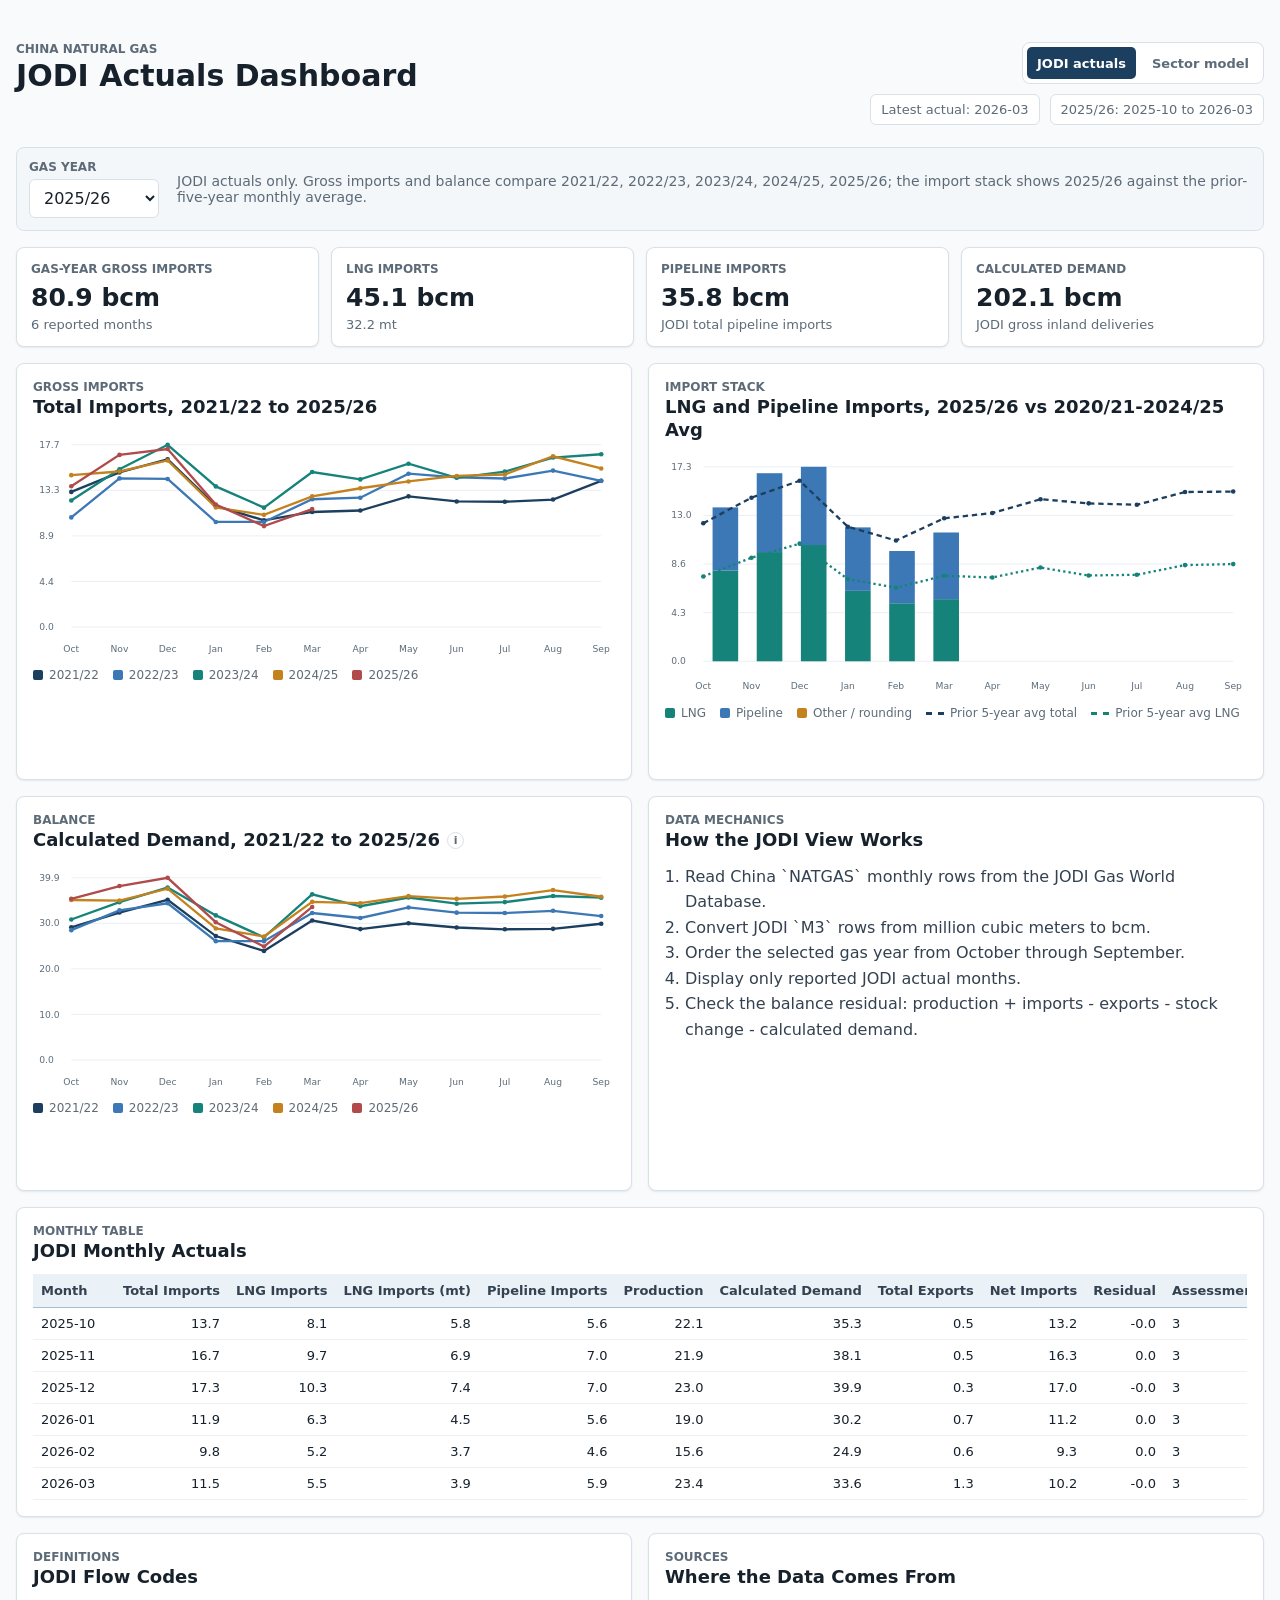
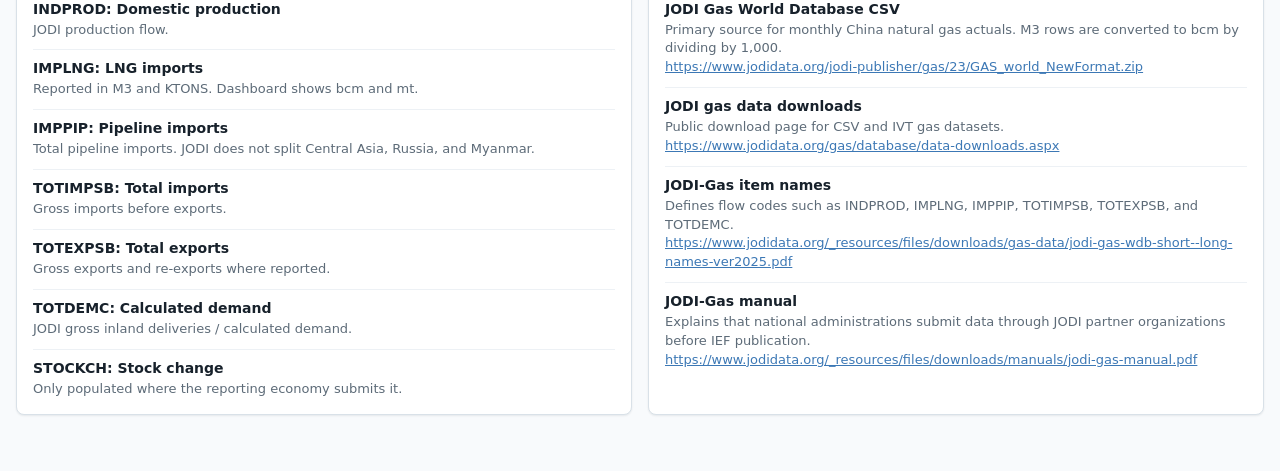
==== index.html @ f62e988c "feat: add China gas sector demand dashboard" ====
<!doctype html>
<html lang="en">
  <head>
    <meta charset="utf-8">
    <meta name="viewport" content="width=device-width, initial-scale=1">
    <title>China Gas JODI Actuals Dashboard</title>
    <link rel="stylesheet" href="styles.css">
  </head>
  <body>
    <main class="shell">
      <header class="topbar">
        <div>
          <p class="eyebrow">China natural gas</p>
          <h1>JODI Actuals Dashboard</h1>
        </div>
        <div class="topbar-actions">
          <nav class="topnav" aria-label="Dashboard navigation">
            <a class="is-active" href="index.html">JODI actuals</a>
            <a href="sector.html">Sector model</a>
          </nav>
          <div class="meta">
            <span id="latest-actual">Latest actual</span>
            <span id="gas-year-range">Gas year</span>
          </div>
        </div>
      </header>

      <section class="control-band" aria-label="Dashboard controls">
        <div class="field">
          <label for="gas-year-select">Gas year</label>
          <select id="gas-year-select"></select>
        </div>
        <p id="dashboard-note" class="dashboard-note"></p>
      </section>

      <section class="kpi-grid" id="kpi-grid" aria-label="Key gas-year actual metrics"></section>

      <section class="grid two-col">
        <article class="panel">
          <div class="panel-head">
            <div>
              <p class="eyebrow">Gross imports</p>
              <h2 id="line-chart-title">Total Imports, Past 5 Gas Years</h2>
            </div>
          </div>
          <div id="line-chart" class="chart" role="img" aria-label="Monthly JODI import line chart"></div>
        </article>

        <article class="panel">
          <div class="panel-head">
            <div>
              <p class="eyebrow">Import stack</p>
              <h2 id="supply-title">LNG and Pipeline Imports</h2>
            </div>
          </div>
          <div id="stack-chart" class="chart" role="img" aria-label="Monthly JODI import component chart"></div>
        </article>
      </section>

      <section class="grid two-col">
        <article class="panel">
          <div class="panel-head">
            <div>
              <p class="eyebrow">Balance</p>
              <h2 class="title-with-info">
                <span id="balance-title">Calculated Demand</span>
                <span class="info-tip" tabindex="0" aria-label="Calculated demand explanation" title="JODI calculated demand is production plus imports minus exports, adjusted for stock change. China stock change is reported as zero in this dataset, so this is apparent demand and can include gas going into storage.">i
                  <span class="tooltip" role="tooltip">JODI calculated demand is production plus imports minus exports, adjusted for stock change. China stock change is reported as zero in this dataset, so this is apparent demand and can include gas going into storage.</span>
                </span>
              </h2>
            </div>
          </div>
          <div id="balance-chart" class="chart" role="img" aria-label="Monthly JODI balance chart"></div>
        </article>

        <article class="panel">
          <div class="panel-head">
            <div>
              <p class="eyebrow">Data mechanics</p>
              <h2>How the JODI View Works</h2>
            </div>
          </div>
          <ol class="model-flow">
            <li>Read China `NATGAS` monthly rows from the JODI Gas World Database.</li>
            <li>Convert JODI `M3` rows from million cubic meters to bcm.</li>
            <li>Order the selected gas year from October through September.</li>
            <li>Display only reported JODI actual months.</li>
            <li>Check the balance residual: production + imports - exports - stock change - calculated demand.</li>
          </ol>
        </article>
      </section>

      <section class="panel">
        <div class="panel-head">
          <div>
            <p class="eyebrow">Monthly table</p>
            <h2>JODI Monthly Actuals</h2>
          </div>
        </div>
        <div class="table-wrap">
          <table id="actuals-table">
            <thead>
              <tr>
                <th>Month</th>
                <th>Total Imports</th>
                <th>LNG Imports</th>
                <th>LNG Imports (mt)</th>
                <th>Pipeline Imports</th>
                <th>Production</th>
                <th>Calculated Demand</th>
                <th>Total Exports</th>
                <th>Net Imports</th>
                <th>Residual</th>
                <th>Assessment</th>
              </tr>
            </thead>
            <tbody></tbody>
          </table>
        </div>
      </section>

      <section class="grid two-col">
        <article class="panel">
          <div class="panel-head">
            <div>
              <p class="eyebrow">Definitions</p>
              <h2>JODI Flow Codes</h2>
            </div>
          </div>
          <div id="definitions" class="assumption-list"></div>
        </article>

        <article class="panel">
          <div class="panel-head">
            <div>
              <p class="eyebrow">Sources</p>
              <h2>Where the Data Comes From</h2>
            </div>
          </div>
          <div id="sources" class="source-list"></div>
        </article>
      </section>
    </main>

    <script src="src/data.js"></script>
    <script src="src/app.js"></script>
  </body>
</html>
---- styles.css ----
:root {
  color-scheme: light;
  --ink: #17212b;
  --muted: #5d6b78;
  --line: #d9e1e8;
  --panel: #ffffff;
  --band: #f4f7fa;
  --navy: #1c3f5f;
  --teal: #16837a;
  --amber: #c4821e;
  --green: #3f7d45;
  --red: #b14b4b;
  --blue: #3c78b5;
  --shadow: 0 1px 2px rgba(16, 24, 40, 0.08);
}

* {
  box-sizing: border-box;
}

body {
  margin: 0;
  font-family: Inter, ui-sans-serif, system-ui, -apple-system, BlinkMacSystemFont, "Segoe UI", sans-serif;
  color: var(--ink);
  background: #f8fafc;
  letter-spacing: 0;
}

button,
input,
select,
textarea {
  font: inherit;
}

.shell {
  width: min(1480px, calc(100vw - 32px));
  margin: 0 auto;
  padding: 24px 0 40px;
}

.topbar {
  display: flex;
  justify-content: space-between;
  align-items: flex-start;
  gap: 24px;
  padding: 18px 0 22px;
}

.topbar h1 {
  margin: 3px 0 0;
  font-size: 30px;
  line-height: 1.15;
}

.topbar-actions {
  display: grid;
  justify-items: end;
  gap: 10px;
}

.topnav {
  display: flex;
  gap: 6px;
  padding: 4px;
  border: 1px solid var(--line);
  border-radius: 8px;
  background: #fff;
}

.topnav a {
  display: inline-flex;
  align-items: center;
  min-height: 32px;
  padding: 6px 10px;
  border-radius: 5px;
  color: var(--muted);
  font-size: 13px;
  font-weight: 700;
  text-decoration: none;
}

.topnav a.is-active {
  color: #fff;
  background: var(--navy);
}

.eyebrow {
  margin: 0;
  color: var(--muted);
  font-size: 12px;
  font-weight: 700;
  text-transform: uppercase;
}

.meta {
  display: flex;
  gap: 10px;
  flex-wrap: wrap;
  justify-content: flex-end;
}

.meta span {
  border: 1px solid var(--line);
  background: #fff;
  padding: 7px 10px;
  border-radius: 6px;
  color: var(--muted);
  font-size: 13px;
}

.control-band {
  display: flex;
  justify-content: space-between;
  align-items: center;
  gap: 18px;
  background: var(--band);
  border: 1px solid var(--line);
  padding: 12px;
  border-radius: 8px;
}

.field {
  display: grid;
  gap: 5px;
}

.field label {
  color: var(--muted);
  font-size: 12px;
  font-weight: 700;
  text-transform: uppercase;
}

.field select {
  min-width: 130px;
  border: 1px solid var(--line);
  border-radius: 6px;
  background: #fff;
  color: var(--ink);
  padding: 8px 10px;
}

.segmented {
  display: inline-grid;
  grid-template-columns: repeat(3, minmax(76px, 1fr));
  gap: 4px;
  padding: 4px;
  background: #e9eef3;
  border-radius: 7px;
}

.segment {
  border: 0;
  border-radius: 5px;
  padding: 8px 12px;
  color: var(--muted);
  background: transparent;
  cursor: pointer;
}

.segment.is-active {
  color: #fff;
  background: var(--navy);
}

.dashboard-note {
  margin: 0;
  color: var(--muted);
  font-size: 14px;
}

.kpi-grid {
  display: grid;
  grid-template-columns: repeat(4, minmax(0, 1fr));
  gap: 12px;
  margin: 16px 0;
}

.kpi {
  background: #fff;
  border: 1px solid var(--line);
  border-radius: 8px;
  padding: 14px;
  box-shadow: var(--shadow);
}

.kpi .label {
  color: var(--muted);
  font-size: 12px;
  font-weight: 700;
  text-transform: uppercase;
}

.kpi .value {
  margin-top: 7px;
  font-size: 25px;
  font-weight: 750;
}

.kpi .sub {
  margin-top: 5px;
  color: var(--muted);
  font-size: 13px;
}

.grid {
  display: grid;
  gap: 16px;
  margin: 16px 0;
}

.two-col {
  grid-template-columns: minmax(0, 1fr) minmax(0, 1fr);
}

.panel {
  background: var(--panel);
  border: 1px solid var(--line);
  border-radius: 8px;
  padding: 16px;
  box-shadow: var(--shadow);
}

.panel-head {
  display: flex;
  justify-content: space-between;
  gap: 16px;
  align-items: flex-start;
  margin-bottom: 12px;
}

.panel h2 {
  margin: 2px 0 0;
  font-size: 18px;
  line-height: 1.25;
}

.title-with-info {
  display: inline-flex;
  align-items: center;
  gap: 7px;
}

.info-tip {
  position: relative;
  display: inline-flex;
  align-items: center;
  justify-content: center;
  width: 17px;
  height: 17px;
  border: 1px solid var(--line);
  border-radius: 50%;
  color: var(--muted);
  background: #fff;
  font-size: 11px;
  font-weight: 750;
  line-height: 1;
  cursor: help;
}

.info-tip:focus {
  outline: 2px solid rgba(60, 120, 181, 0.35);
  outline-offset: 2px;
}

.tooltip {
  position: absolute;
  left: 50%;
  bottom: calc(100% + 9px);
  z-index: 3;
  width: min(320px, calc(100vw - 48px));
  padding: 9px 10px;
  border: 1px solid var(--line);
  border-radius: 6px;
  background: #17212b;
  color: #fff;
  box-shadow: var(--shadow);
  font-size: 12px;
  font-weight: 500;
  line-height: 1.4;
  opacity: 0;
  pointer-events: none;
  transform: translate(-50%, 4px);
  transition: opacity 0.15s ease, transform 0.15s ease;
}

.info-tip:hover .tooltip,
.info-tip:focus .tooltip,
.info-tip:focus-within .tooltip {
  opacity: 1;
  transform: translate(-50%, 0);
}

.chart {
  min-height: 310px;
  width: 100%;
}

svg {
  display: block;
  width: 100%;
  height: auto;
}

.axis text,
.chart-label {
  fill: var(--muted);
  font-size: 12px;
}

.grid-line {
  stroke: #e5ebf1;
  stroke-width: 1;
}

.model-flow {
  margin: 0;
  padding-left: 20px;
  color: #334150;
  line-height: 1.6;
}

.table-wrap {
  overflow-x: auto;
}

table {
  border-collapse: collapse;
  width: 100%;
  min-width: 1120px;
  font-size: 13px;
}

th {
  text-align: left;
  color: #334150;
  background: #eaf1f7;
  border-bottom: 1px solid #a9bdcf;
  padding: 9px 8px;
  white-space: nowrap;
}

td {
  border-bottom: 1px solid #edf1f5;
  padding: 8px;
  vertical-align: top;
}

th:first-child,
td:first-child {
  min-width: 82px;
  white-space: nowrap;
}

td.num,
th.num {
  text-align: right;
}

.explain {
  min-width: 420px;
  color: #3c4a57;
}

.assumption-list,
.source-list {
  display: grid;
  gap: 10px;
}

.assumption,
.source {
  border-top: 1px solid #edf1f5;
  padding-top: 10px;
}

.assumption:first-child,
.source:first-child {
  border-top: 0;
  padding-top: 0;
}

.assumption h3,
.source h3 {
  margin: 0 0 4px;
  font-size: 14px;
}

.assumption p,
.source p {
  margin: 0;
  color: var(--muted);
  font-size: 13px;
  line-height: 1.45;
}

.source a {
  color: var(--blue);
  overflow-wrap: anywhere;
}

.anchor-list {
  display: grid;
  gap: 8px;
}

.anchor-row {
  display: flex;
  justify-content: space-between;
  gap: 12px;
  align-items: center;
  border-bottom: 1px solid #edf1f5;
  padding: 8px 0;
  color: #334150;
  font-size: 14px;
}

.anchor-row span {
  display: inline-flex;
  align-items: center;
  gap: 8px;
}

.anchor-row strong {
  font-size: 18px;
}

.panel-note {
  margin: 8px 0 0;
  color: var(--muted);
  font-size: 13px;
  line-height: 1.45;
}

.sector-table {
  min-width: 980px;
}

.legend {
  display: flex;
  gap: 14px;
  flex-wrap: wrap;
  margin-top: 8px;
  color: var(--muted);
  font-size: 12px;
}

.legend span {
  display: inline-flex;
  align-items: center;
  gap: 6px;
}

.swatch {
  width: 10px;
  height: 10px;
  border-radius: 2px;
  display: inline-block;
}

@media (max-width: 980px) {
  .topbar,
  .control-band {
    align-items: stretch;
    flex-direction: column;
  }

  .topbar-actions {
    justify-items: start;
  }

  .meta {
    justify-content: flex-start;
  }

  .kpi-grid,
  .two-col {
    grid-template-columns: 1fr;
  }
}

@media (max-width: 600px) {
  .tooltip {
    left: auto;
    right: 0;
    transform: translateY(4px);
  }

  .info-tip:hover .tooltip,
  .info-tip:focus .tooltip,
  .info-tip:focus-within .tooltip {
    transform: translateY(0);
  }
}
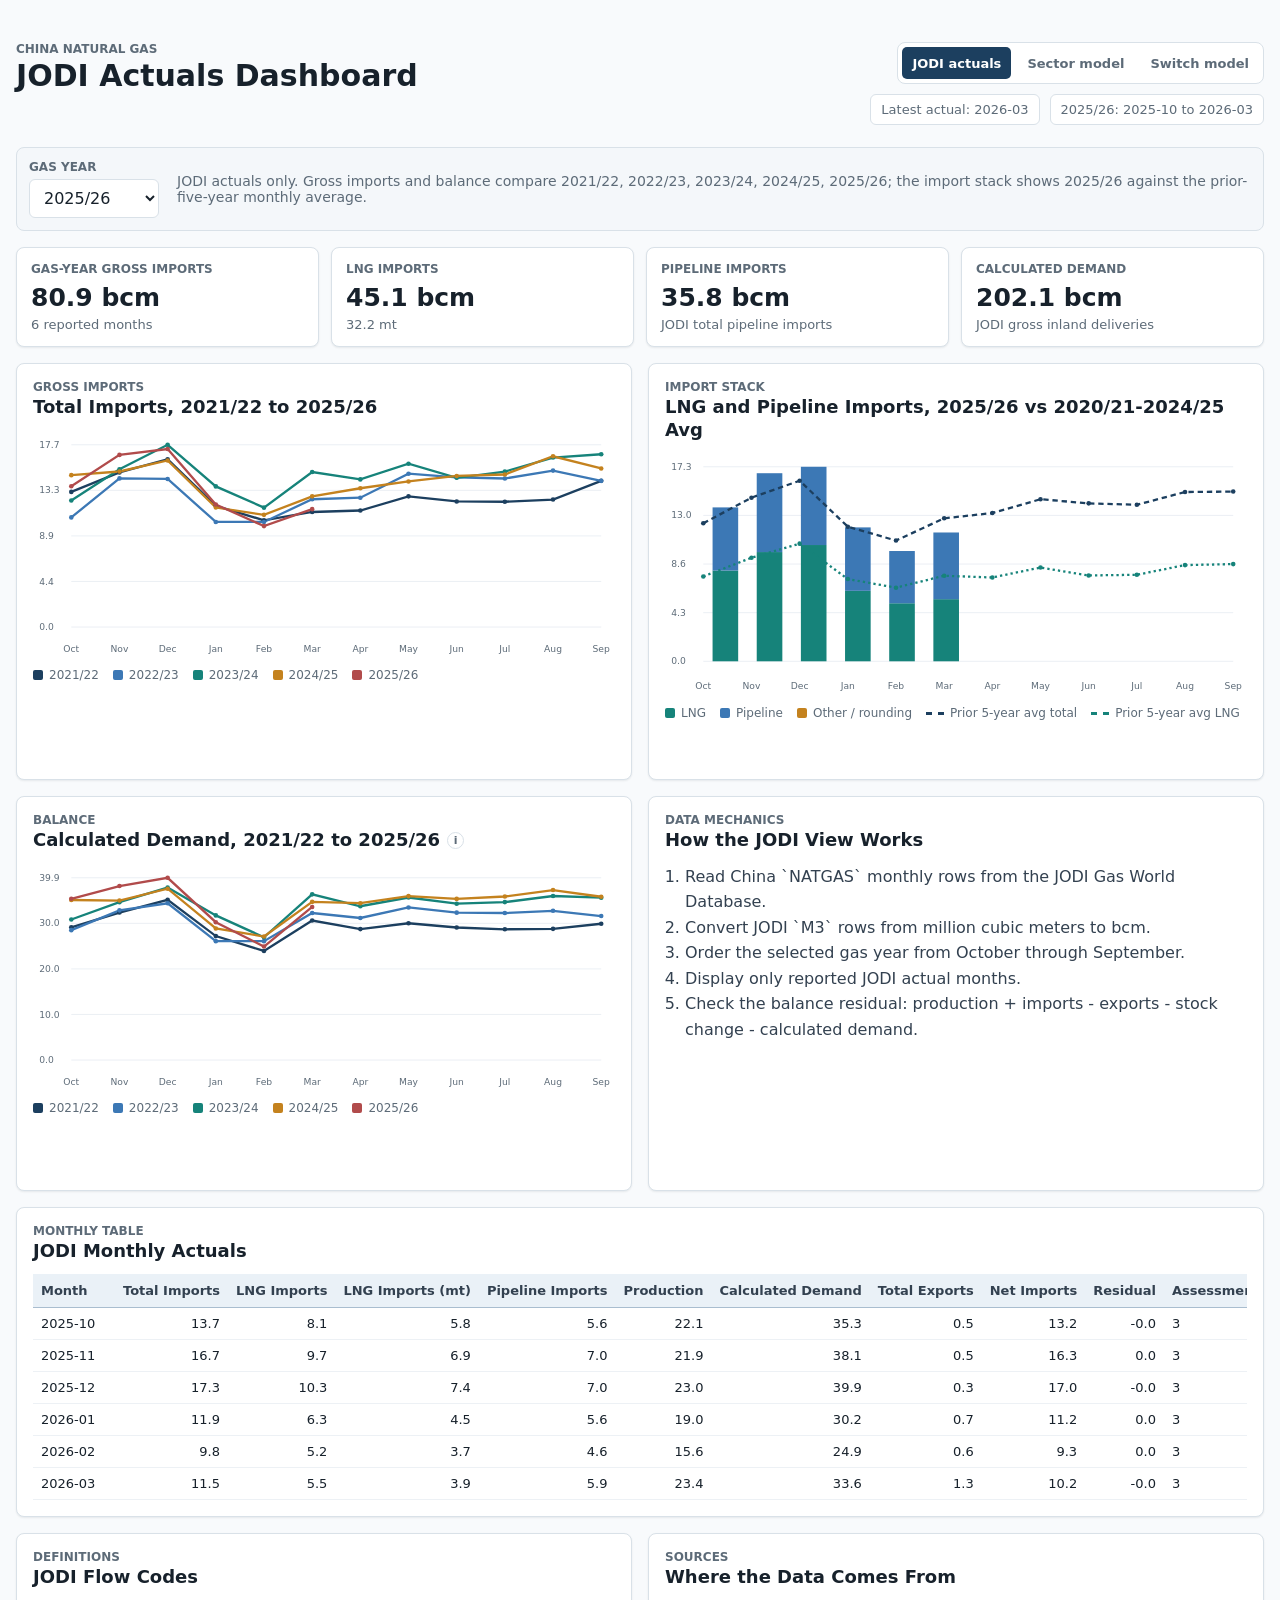
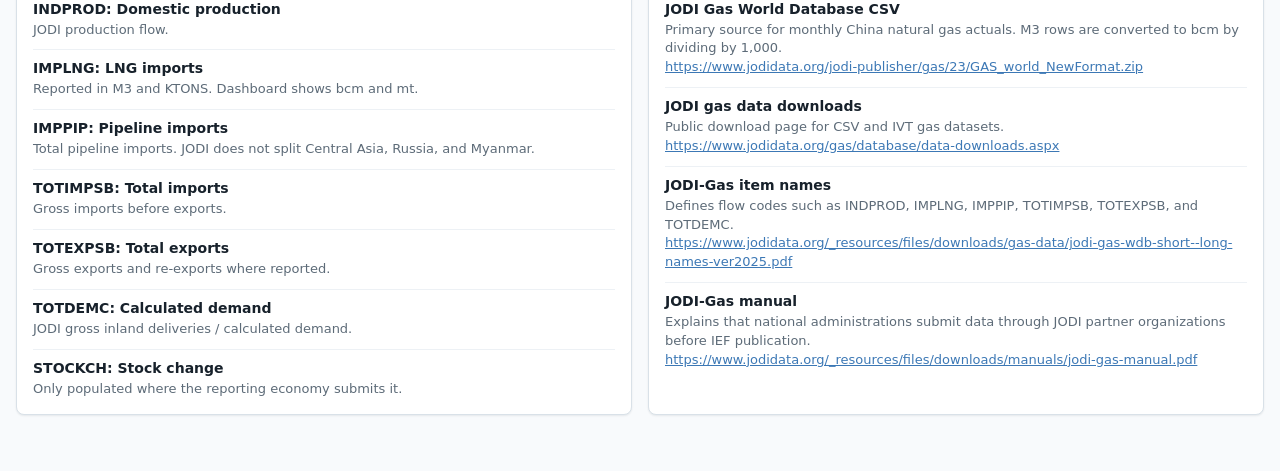
==== commit 3e39880f: "feat: add China gas-to-coal switching dashboard" ====
--- a/index.html
+++ b/index.html
@@ -17,6 +17,7 @@
           <nav class="topnav" aria-label="Dashboard navigation">
             <a class="is-active" href="index.html">JODI actuals</a>
             <a href="sector.html">Sector model</a>
+            <a href="switching.html">Switch model</a>
           </nav>
           <div class="meta">
             <span id="latest-actual">Latest actual</span>
--- a/styles.css
+++ b/styles.css
@@ -170,6 +170,53 @@
   font-size: 14px;
 }
 
+.switch-control-band {
+  align-items: flex-start;
+}
+
+.switch-input-grid {
+  display: grid;
+  grid-template-columns: repeat(3, minmax(0, 1fr));
+  gap: 12px;
+  margin: 16px 0;
+}
+
+.input-card {
+  display: grid;
+  gap: 10px;
+  min-width: 0;
+  background: #fff;
+  border: 1px solid var(--line);
+  border-radius: 8px;
+  padding: 12px;
+  box-shadow: var(--shadow);
+}
+
+.input-head {
+  display: flex;
+  justify-content: space-between;
+  align-items: baseline;
+  gap: 10px;
+}
+
+.input-head label {
+  color: var(--muted);
+  font-size: 12px;
+  font-weight: 750;
+  text-transform: uppercase;
+}
+
+.input-head strong {
+  color: var(--ink);
+  font-size: 13px;
+  white-space: nowrap;
+}
+
+.input-card input[type="range"] {
+  width: 100%;
+  accent-color: var(--navy);
+}
+
 .kpi-grid {
   display: grid;
   grid-template-columns: repeat(4, minmax(0, 1fr));
@@ -309,6 +356,12 @@
   font-size: 12px;
 }
 
+.chart-value {
+  fill: var(--ink);
+  font-size: 12px;
+  font-weight: 750;
+}
+
 .grid-line {
   stroke: #e5ebf1;
   stroke-width: 1;
@@ -395,8 +448,14 @@
   line-height: 1.45;
 }
 
-.source a {
+.source a,
+.panel-note a {
   color: var(--blue);
+  overflow-wrap: anywhere;
+}
+
+.local-source {
+  color: var(--muted);
   overflow-wrap: anywhere;
 }
 
@@ -433,8 +492,61 @@
   line-height: 1.45;
 }
 
+.subhead {
+  margin: 14px 0 7px;
+  font-size: 13px;
+  text-transform: uppercase;
+  color: #334150;
+}
+
+.source-grid {
+  display: grid;
+  gap: 0;
+  border: 1px solid #edf1f5;
+  border-radius: 6px;
+  overflow: hidden;
+}
+
+.source-row {
+  display: grid;
+  grid-template-columns: minmax(130px, 1.2fr) minmax(88px, 0.8fr) minmax(58px, 0.5fr) minmax(130px, 1.1fr);
+  gap: 8px;
+  padding: 7px 9px;
+  border-top: 1px solid #edf1f5;
+  color: #3c4a57;
+  font-size: 12px;
+  line-height: 1.3;
+}
+
+.source-row:first-child {
+  border-top: 0;
+}
+
+.source-row strong {
+  color: var(--ink);
+  font-weight: 750;
+}
+
+.source-row-head {
+  background: #eaf1f7;
+  color: #334150;
+  font-weight: 750;
+}
+
+.sector-map-grid {
+  margin-bottom: 12px;
+}
+
+.sector-map-row {
+  grid-template-columns: minmax(120px, 0.85fr) minmax(170px, 1.3fr) minmax(120px, 0.9fr) minmax(190px, 1.45fr);
+}
+
 .sector-table {
   min-width: 980px;
+}
+
+.switch-table {
+  min-width: 1080px;
 }
 
 .legend {
@@ -475,6 +587,7 @@
   }
 
   .kpi-grid,
+  .switch-input-grid,
   .two-col {
     grid-template-columns: 1fr;
   }
@@ -492,4 +605,13 @@
   .info-tip:focus-within .tooltip {
     transform: translateY(0);
   }
-}
+
+  .source-row {
+    grid-template-columns: 1fr 0.8fr;
+  }
+
+  .source-row span:nth-child(3),
+  .source-row span:nth-child(4) {
+    color: var(--muted);
+  }
+}
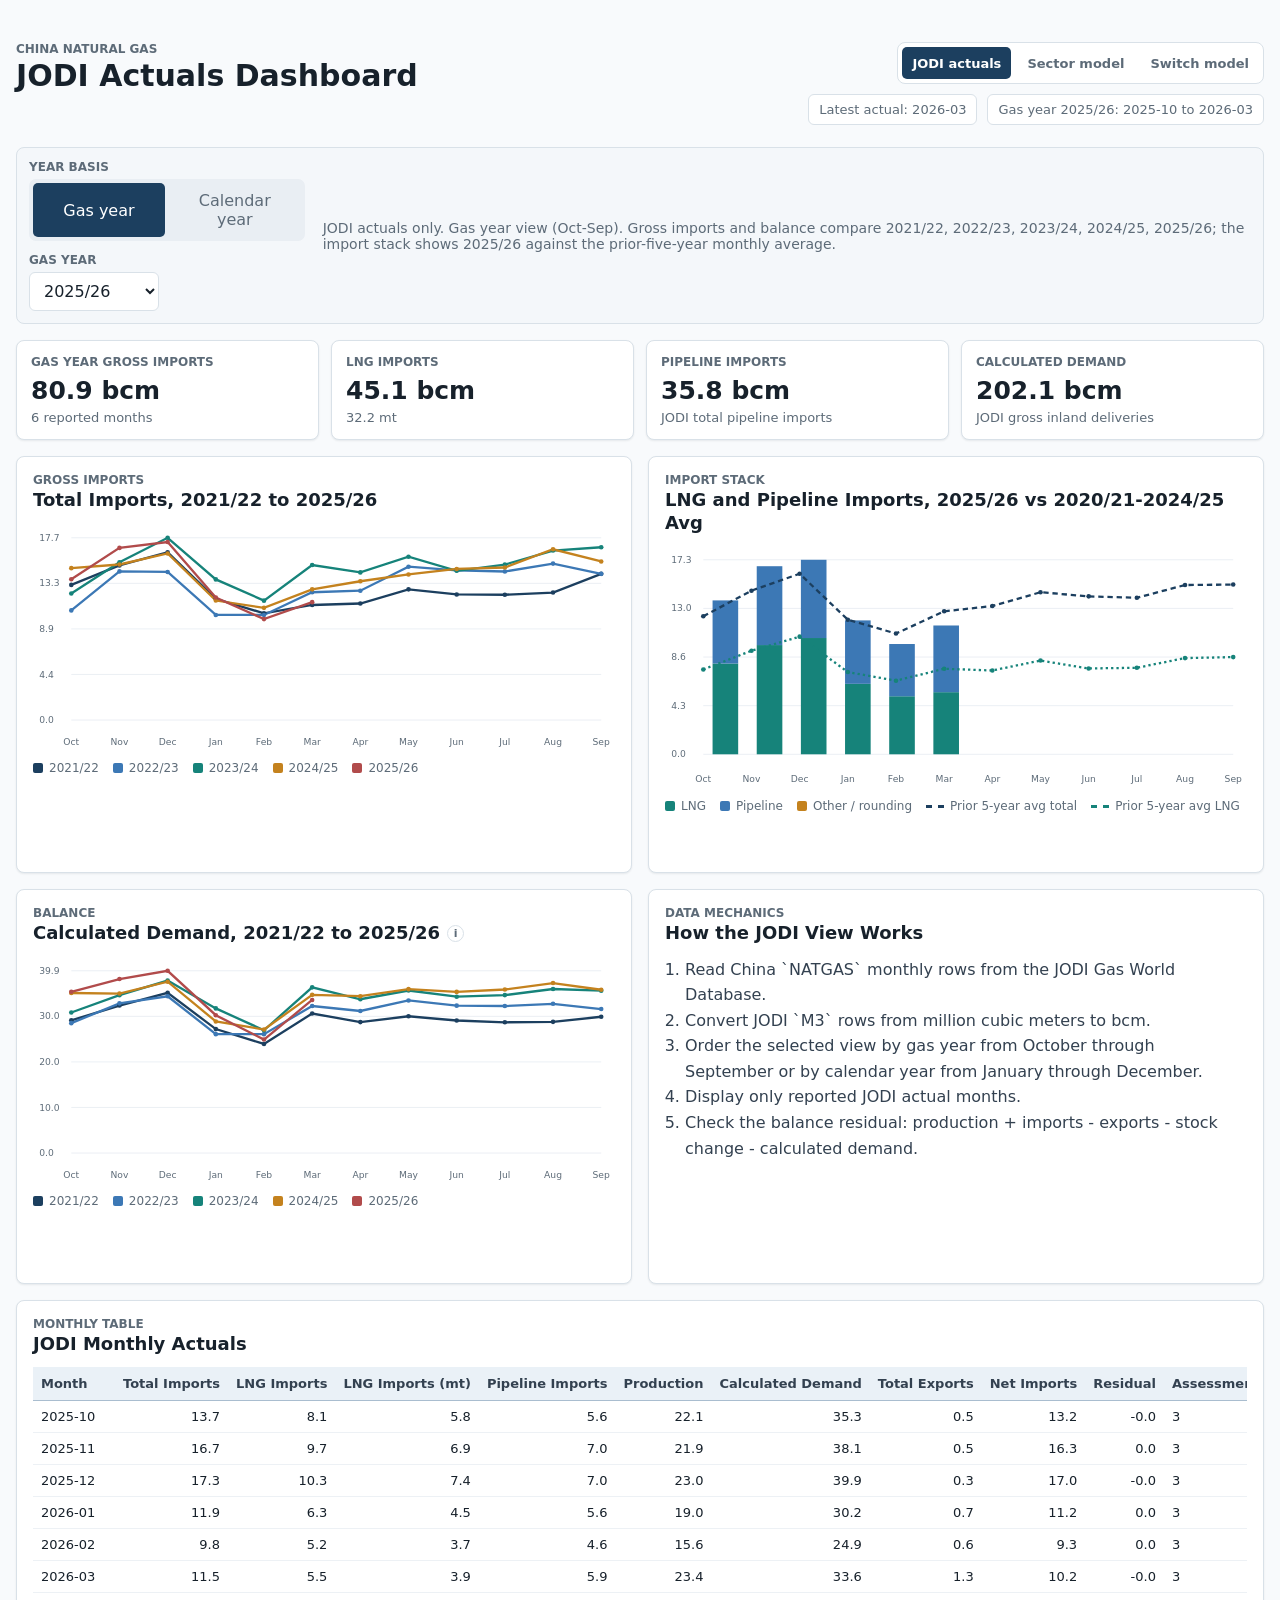
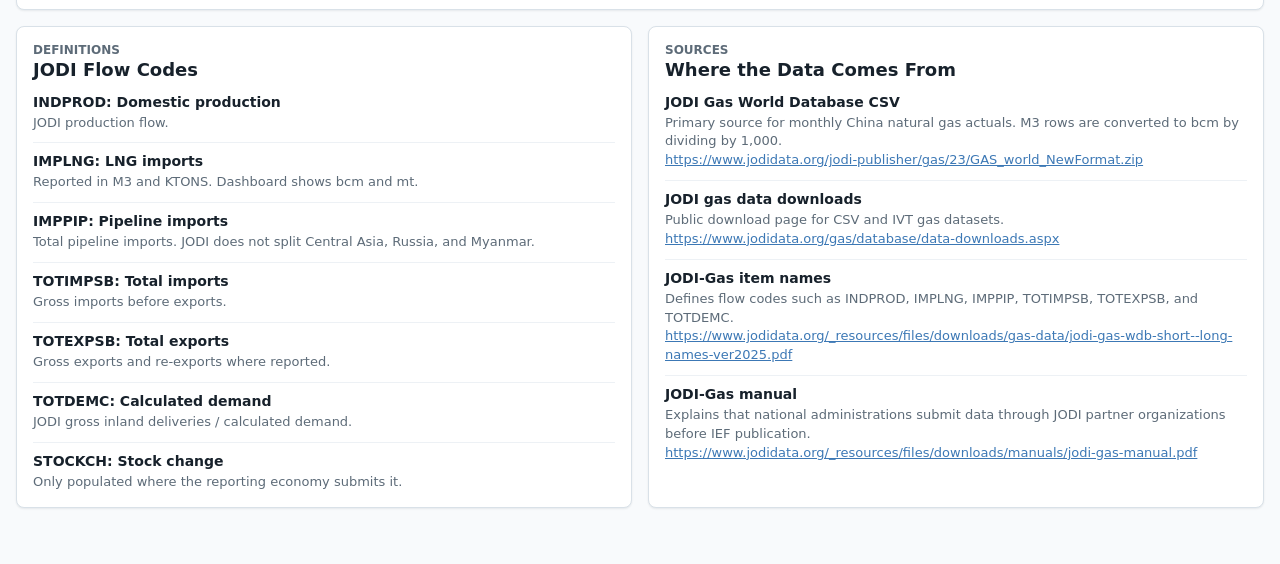
==== commit f90ab96b: "feat: add calendar year dashboard toggle" ====
--- a/index.html
+++ b/index.html
@@ -27,14 +27,23 @@
       </header>
 
       <section class="control-band" aria-label="Dashboard controls">
-        <div class="field">
-          <label for="gas-year-select">Gas year</label>
-          <select id="gas-year-select"></select>
+        <div class="control-fields">
+          <div class="field">
+            <label>Year basis</label>
+            <div class="segmented year-basis-toggle" role="group" aria-label="Year basis">
+              <button class="segment" type="button" data-year-basis="gas">Gas year</button>
+              <button class="segment" type="button" data-year-basis="calendar">Calendar year</button>
+            </div>
+          </div>
+          <div class="field">
+            <label id="period-select-label" for="gas-year-select">Gas year</label>
+            <select id="gas-year-select"></select>
+          </div>
         </div>
         <p id="dashboard-note" class="dashboard-note"></p>
       </section>
 
-      <section class="kpi-grid" id="kpi-grid" aria-label="Key gas-year actual metrics"></section>
+      <section class="kpi-grid" id="kpi-grid" aria-label="Key selected-year actual metrics"></section>
 
       <section class="grid two-col">
         <article class="panel">
@@ -84,7 +93,7 @@
           <ol class="model-flow">
             <li>Read China `NATGAS` monthly rows from the JODI Gas World Database.</li>
             <li>Convert JODI `M3` rows from million cubic meters to bcm.</li>
-            <li>Order the selected gas year from October through September.</li>
+            <li>Order the selected view by gas year from October through September or by calendar year from January through December.</li>
             <li>Display only reported JODI actual months.</li>
             <li>Check the balance residual: production + imports - exports - stock change - calculated demand.</li>
           </ol>
--- a/styles.css
+++ b/styles.css
@@ -120,6 +120,13 @@
   border-radius: 8px;
 }
 
+.control-fields {
+  display: flex;
+  align-items: end;
+  gap: 12px;
+  flex-wrap: wrap;
+}
+
 .field {
   display: grid;
   gap: 5px;
@@ -143,11 +150,15 @@
 
 .segmented {
   display: inline-grid;
-  grid-template-columns: repeat(3, minmax(76px, 1fr));
+  grid-template-columns: repeat(auto-fit, minmax(92px, 1fr));
   gap: 4px;
   padding: 4px;
   background: #e9eef3;
   border-radius: 7px;
+}
+
+.year-basis-toggle {
+  min-width: 220px;
 }
 
 .segment {
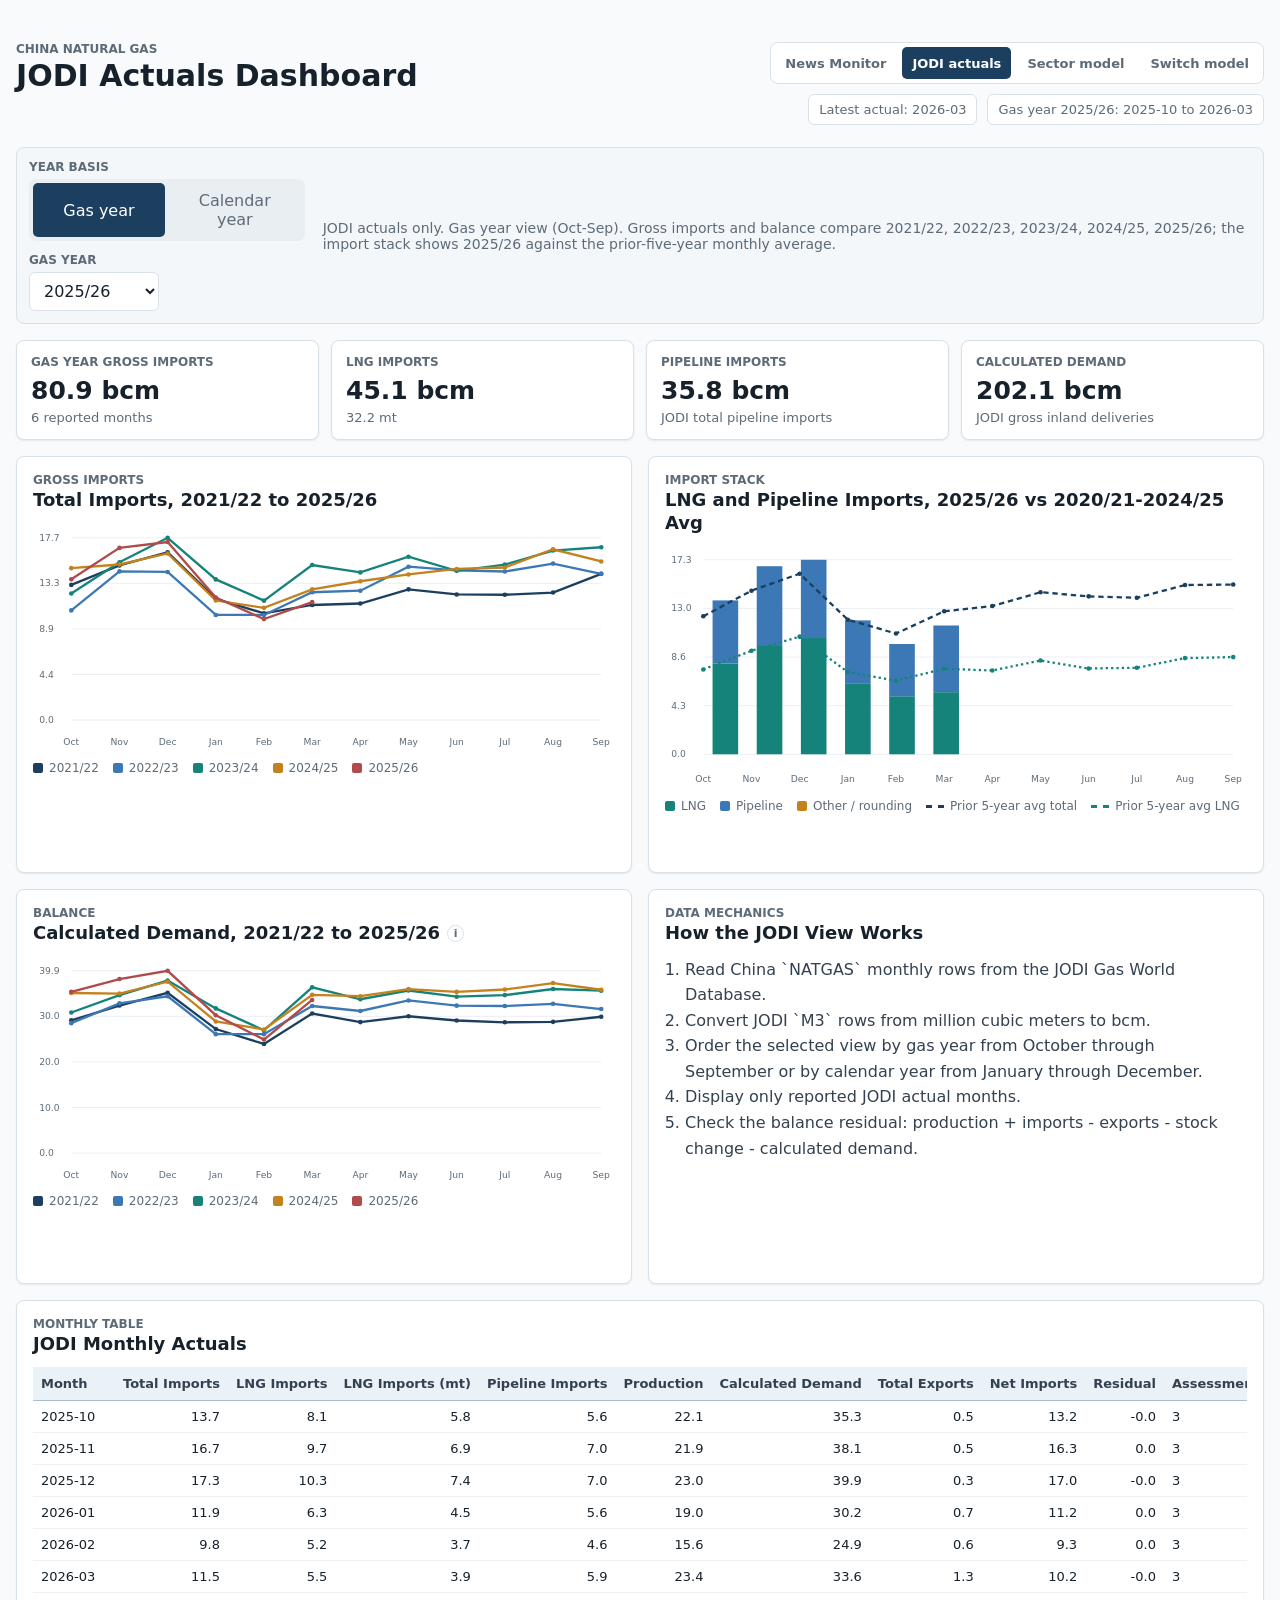
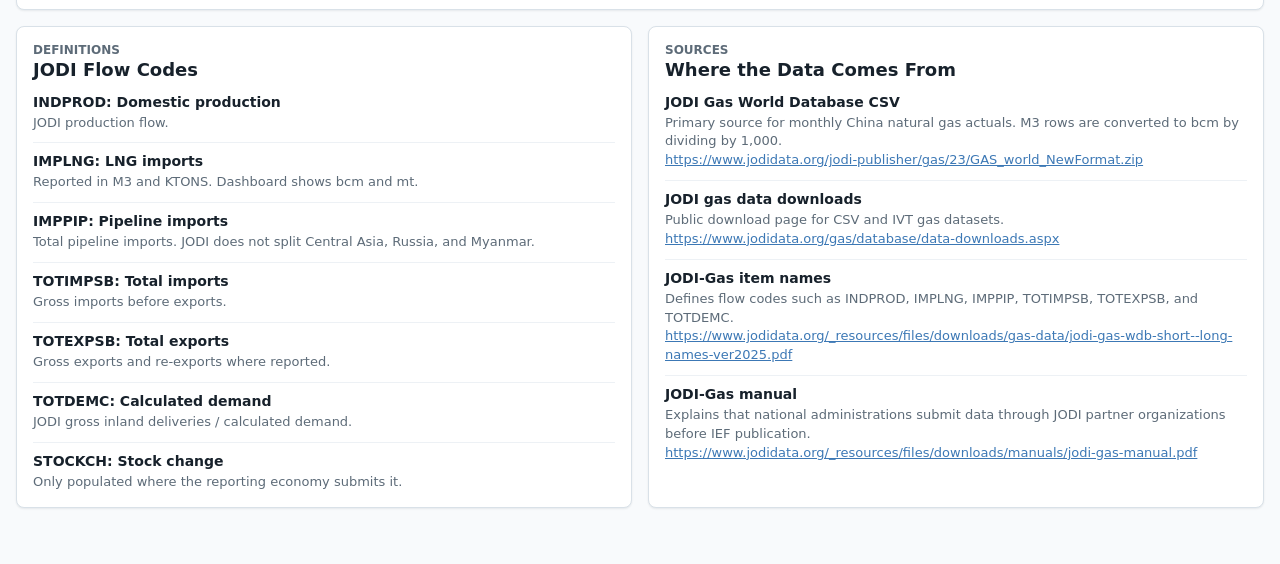
==== commit c2ceb731: "feat: add China LNG news monitor" ====
--- a/index.html
+++ b/index.html
@@ -15,6 +15,7 @@
         </div>
         <div class="topbar-actions">
           <nav class="topnav" aria-label="Dashboard navigation">
+            <a href="news.html">News Monitor</a>
             <a class="is-active" href="index.html">JODI actuals</a>
             <a href="sector.html">Sector model</a>
             <a href="switching.html">Switch model</a>
--- a/styles.css
+++ b/styles.css
@@ -582,6 +582,137 @@
   display: inline-block;
 }
 
+.news-card-list {
+  display: grid;
+  gap: 10px;
+}
+
+.news-card {
+  border-top: 1px solid #edf1f5;
+  padding-top: 11px;
+}
+
+.news-card:first-child {
+  border-top: 0;
+  padding-top: 0;
+}
+
+.news-card-meta,
+.source-title-row {
+  display: flex;
+  align-items: center;
+  gap: 8px;
+  flex-wrap: wrap;
+}
+
+.news-card-meta {
+  color: var(--muted);
+  font-size: 12px;
+  font-weight: 700;
+  text-transform: uppercase;
+}
+
+.news-card h3 {
+  margin: 7px 0 5px;
+  font-size: 15px;
+  line-height: 1.3;
+}
+
+.news-card h3 a,
+.news-headline a {
+  color: var(--navy);
+  text-decoration: none;
+}
+
+.news-card h3 a:hover,
+.news-headline a:hover {
+  text-decoration: underline;
+}
+
+.news-card p {
+  margin: 0;
+  color: var(--muted);
+  font-size: 13px;
+  line-height: 1.45;
+}
+
+.news-card .news-action {
+  margin-top: 6px;
+  color: #334150;
+}
+
+.priority-badge,
+.coverage-status {
+  display: inline-flex;
+  align-items: center;
+  min-height: 22px;
+  border-radius: 999px;
+  padding: 3px 8px;
+  font-size: 11px;
+  font-weight: 750;
+  text-transform: uppercase;
+  white-space: nowrap;
+}
+
+.priority-high {
+  color: #fff;
+  background: var(--red);
+}
+
+.priority-medium {
+  color: #fff;
+  background: var(--amber);
+}
+
+.priority-manual {
+  color: #fff;
+  background: var(--muted);
+}
+
+.coverage-direct {
+  color: #fff;
+  background: var(--teal);
+}
+
+.coverage-indexed {
+  color: #fff;
+  background: var(--blue);
+}
+
+.coverage-manual {
+  color: #fff;
+  background: var(--muted);
+}
+
+.news-source {
+  display: grid;
+  gap: 5px;
+}
+
+.news-source h3 {
+  margin: 0;
+}
+
+.news-source p strong {
+  color: #334150;
+}
+
+.news-table {
+  min-width: 1320px;
+}
+
+.news-table th:nth-child(5),
+.news-table td:nth-child(5) {
+  min-width: 250px;
+}
+
+.news-table th:nth-child(6),
+.news-table td:nth-child(6),
+.news-table th:nth-child(7),
+.news-table td:nth-child(7) {
+  min-width: 260px;
+}
+
 @media (max-width: 980px) {
   .topbar,
   .control-band {
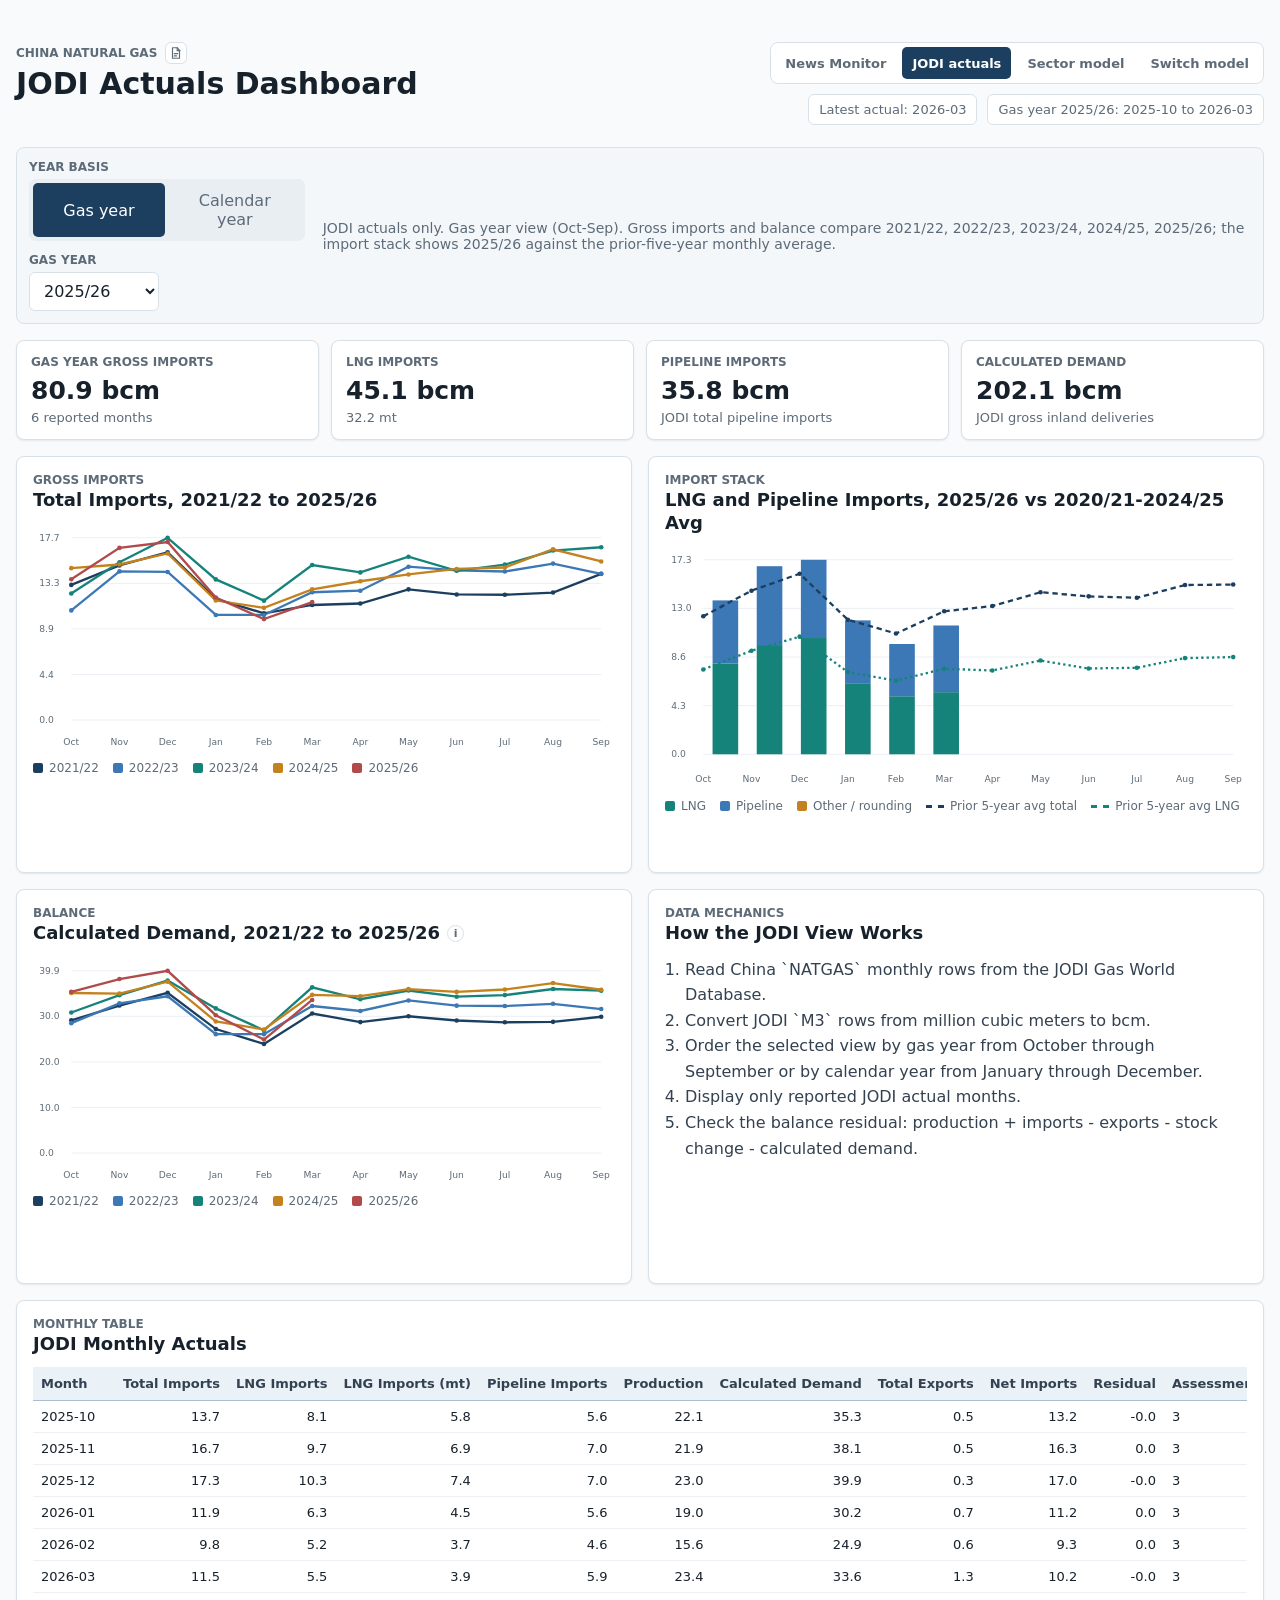
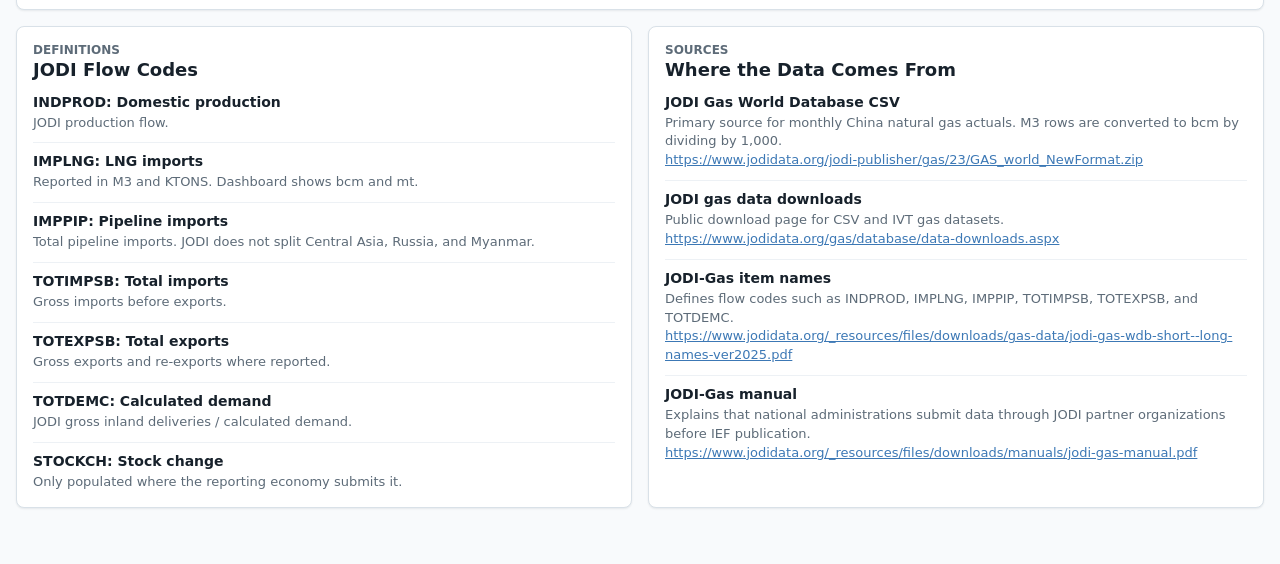
==== commit 001232cf: "docs: add gas conversion cheatsheet" ====
--- a/index.html
+++ b/index.html
@@ -10,7 +10,17 @@
     <main class="shell">
       <header class="topbar">
         <div>
-          <p class="eyebrow">China natural gas</p>
+          <div class="eyebrow-row">
+            <p class="eyebrow">China natural gas</p>
+            <a class="note-link" href="docs/gas-conversion-cheatsheet.html" aria-label="Open gas conversion cheatsheet" title="Gas conversion cheatsheet">
+              <svg viewBox="0 0 24 24" aria-hidden="true" focusable="false">
+                <path d="M6 3h8l4 4v14H6z"></path>
+                <path d="M14 3v5h5"></path>
+                <path d="M9 13h6"></path>
+                <path d="M9 17h4"></path>
+              </svg>
+            </a>
+          </div>
           <h1>JODI Actuals Dashboard</h1>
         </div>
         <div class="topbar-actions">
--- a/styles.css
+++ b/styles.css
@@ -51,6 +51,47 @@
   margin: 3px 0 0;
   font-size: 30px;
   line-height: 1.15;
+}
+
+.eyebrow-row {
+  display: inline-flex;
+  align-items: center;
+  gap: 8px;
+}
+
+.note-link {
+  display: inline-flex;
+  align-items: center;
+  justify-content: center;
+  width: 22px;
+  height: 22px;
+  border: 1px solid var(--line);
+  border-radius: 6px;
+  color: var(--muted);
+  background: #fff;
+  text-decoration: none;
+}
+
+.note-link:hover,
+.note-link:focus {
+  color: var(--navy);
+  border-color: #b8c7d4;
+  background: #f4f7fa;
+}
+
+.note-link:focus {
+  outline: 2px solid rgba(60, 120, 181, 0.35);
+  outline-offset: 2px;
+}
+
+.note-link svg {
+  width: 14px;
+  height: 14px;
+  fill: none;
+  stroke: currentColor;
+  stroke-linecap: round;
+  stroke-linejoin: round;
+  stroke-width: 2;
 }
 
 .topbar-actions {
@@ -582,6 +623,126 @@
   display: inline-block;
 }
 
+.factor-grid {
+  display: grid;
+  grid-template-columns: repeat(2, minmax(0, 1fr));
+  gap: 12px;
+  margin: 16px 0;
+}
+
+.factor-card {
+  display: grid;
+  gap: 9px;
+  min-width: 0;
+  background: #fff;
+  border: 1px solid var(--line);
+  border-radius: 8px;
+  padding: 14px;
+  box-shadow: var(--shadow);
+}
+
+.factor-card h3 {
+  margin: 0;
+  color: var(--ink);
+  font-size: 15px;
+}
+
+.factor-card p {
+  margin: 0;
+  color: var(--muted);
+  font-size: 13px;
+  line-height: 1.45;
+}
+
+.factor-card dl {
+  display: grid;
+  gap: 7px;
+  margin: 0;
+}
+
+.factor-card dt {
+  margin: 0 0 2px;
+  color: #334150;
+  font-size: 11px;
+  font-weight: 750;
+  text-transform: uppercase;
+}
+
+.factor-card dd {
+  margin: 0;
+  color: var(--muted);
+  font-size: 13px;
+  line-height: 1.4;
+}
+
+.factor-card dd > span {
+  display: block;
+}
+
+.current-read-links {
+  display: grid;
+  gap: 6px;
+  list-style: none;
+  margin: 10px 0 0;
+  padding: 0;
+}
+
+.current-read-links li {
+  display: grid;
+  gap: 3px;
+  padding: 7px 9px 7px 10px;
+  border-left: 3px solid #123d67;
+  border-radius: 6px;
+  background: #edf4fb;
+}
+
+.current-read-links span {
+  color: #1d4f80;
+  font-size: 11px;
+  font-weight: 750;
+  text-transform: uppercase;
+}
+
+.current-read-links a {
+  color: #092b4c;
+  font-weight: 750;
+  text-decoration: none;
+}
+
+.current-read-links a:hover {
+  color: #071f38;
+  text-decoration: underline;
+}
+
+.signal-groups {
+  display: grid;
+  gap: 18px;
+}
+
+.signal-group {
+  display: grid;
+  gap: 9px;
+  border-top: 1px solid #edf1f5;
+  padding-top: 14px;
+}
+
+.signal-group:first-child {
+  border-top: 0;
+  padding-top: 0;
+}
+
+.signal-group-head h3 {
+  margin: 0 0 3px;
+  font-size: 15px;
+}
+
+.signal-group-head p {
+  margin: 0;
+  color: var(--muted);
+  font-size: 13px;
+  line-height: 1.45;
+}
+
 .news-card-list {
   display: grid;
   gap: 10px;
@@ -641,7 +802,7 @@
   color: #334150;
 }
 
-.priority-badge,
+.bias-badge,
 .coverage-status {
   display: inline-flex;
   align-items: center;
@@ -654,17 +815,27 @@
   white-space: nowrap;
 }
 
-.priority-high {
+.bias-support {
+  color: #fff;
+  background: var(--green);
+}
+
+.bias-cap {
   color: #fff;
   background: var(--red);
 }
 
-.priority-medium {
+.bias-risk {
   color: #fff;
   background: var(--amber);
 }
 
-.priority-manual {
+.bias-context {
+  color: #fff;
+  background: var(--blue);
+}
+
+.bias-manual {
   color: #fff;
   background: var(--muted);
 }
@@ -699,6 +870,11 @@
 
 .news-table {
   min-width: 1320px;
+}
+
+.news-table th:nth-child(3),
+.news-table td:nth-child(3) {
+  min-width: 180px;
 }
 
 .news-table th:nth-child(5),
@@ -711,6 +887,357 @@
 .news-table th:nth-child(7),
 .news-table td:nth-child(7) {
   min-width: 260px;
+}
+
+.cheat-shell {
+  width: min(1180px, calc(100vw - 32px));
+}
+
+.cheat-hero {
+  display: grid;
+  grid-template-columns: minmax(0, 1fr) minmax(250px, 320px);
+  gap: 24px;
+  align-items: end;
+  padding: 30px 0 22px;
+  border-bottom: 1px solid var(--line);
+}
+
+.back-link {
+  display: inline-flex;
+  margin-bottom: 18px;
+  color: var(--blue);
+  font-size: 13px;
+  font-weight: 700;
+  text-decoration: none;
+}
+
+.back-link:hover,
+.back-link:focus {
+  text-decoration: underline;
+}
+
+.cheat-hero h1 {
+  max-width: 760px;
+  margin: 5px 0 0;
+  color: var(--ink);
+  font-size: 42px;
+  line-height: 1.05;
+}
+
+.cheat-lede {
+  max-width: 780px;
+  margin: 13px 0 0;
+  color: var(--muted);
+  font-size: 17px;
+  line-height: 1.5;
+}
+
+.hero-formula {
+  display: grid;
+  gap: 8px;
+  padding: 18px;
+  border: 1px solid #b8c7d4;
+  border-radius: 8px;
+  background: #fff;
+  box-shadow: var(--shadow);
+}
+
+.hero-formula span {
+  color: var(--muted);
+  font-size: 13px;
+  font-weight: 750;
+  text-transform: uppercase;
+}
+
+.hero-formula strong {
+  color: var(--navy);
+  font-size: 34px;
+  line-height: 1;
+}
+
+.cheat-callout {
+  display: flex;
+  justify-content: space-between;
+  align-items: center;
+  gap: 16px;
+  margin: 18px 0;
+  padding: 14px;
+  border: 1px solid var(--line);
+  border-radius: 8px;
+  background: var(--band);
+}
+
+.cheat-callout h2,
+.cheat-panel h2 {
+  margin: 2px 0 0;
+  font-size: 20px;
+  line-height: 1.2;
+}
+
+.formula-pair,
+.formula-stack {
+  display: grid;
+  gap: 8px;
+}
+
+.formula-pair {
+  grid-template-columns: repeat(2, minmax(0, 1fr));
+}
+
+.formula-pair code,
+.formula-stack code,
+.example-grid code {
+  display: block;
+  border: 1px solid #cfd9e2;
+  border-radius: 6px;
+  background: #fff;
+  color: #223242;
+  padding: 9px 10px;
+  font-family: ui-monospace, SFMono-Regular, Menlo, Consolas, monospace;
+  font-size: 13px;
+  line-height: 1.35;
+}
+
+.cheat-metric-grid {
+  display: grid;
+  grid-template-columns: repeat(4, minmax(0, 1fr));
+  gap: 12px;
+  margin: 18px 0;
+}
+
+.metric-tile {
+  display: grid;
+  gap: 7px;
+  min-width: 0;
+  border: 1px solid var(--line);
+  border-radius: 8px;
+  background: #fff;
+  padding: 14px;
+  box-shadow: var(--shadow);
+}
+
+.metric-tile span {
+  color: var(--muted);
+  font-size: 12px;
+  font-weight: 750;
+  text-transform: uppercase;
+}
+
+.metric-tile strong {
+  color: var(--ink);
+  font-size: 23px;
+  line-height: 1.1;
+}
+
+.metric-tile p {
+  margin: 0;
+  color: var(--muted);
+  font-size: 13px;
+  line-height: 1.35;
+}
+
+.cheat-layout {
+  display: grid;
+  grid-template-columns: minmax(0, 1fr) minmax(0, 1fr);
+  gap: 16px;
+  margin: 16px 0;
+}
+
+.cheat-panel {
+  min-width: 0;
+  border: 1px solid var(--line);
+  border-radius: 8px;
+  background: #fff;
+  padding: 16px;
+  box-shadow: var(--shadow);
+}
+
+.cheat-panel.full-width {
+  margin: 16px 0;
+}
+
+.cheat-panel-head {
+  margin-bottom: 12px;
+}
+
+.cheat-table-wrap {
+  overflow-x: auto;
+}
+
+.cheat-table {
+  min-width: 0;
+  font-size: 13px;
+}
+
+.cheat-table th,
+.cheat-table td {
+  padding: 9px;
+}
+
+.cheat-table td:nth-child(3),
+.cheat-table th:nth-child(3) {
+  text-align: right;
+  font-weight: 750;
+}
+
+.rule-list {
+  display: grid;
+  gap: 0;
+  border: 1px solid #edf1f5;
+  border-radius: 8px;
+  overflow: hidden;
+}
+
+.rule-list div {
+  display: grid;
+  grid-template-columns: minmax(130px, 0.8fr) minmax(0, 1.2fr);
+  gap: 12px;
+  padding: 10px;
+  border-top: 1px solid #edf1f5;
+  color: #334150;
+  font-size: 13px;
+}
+
+.rule-list div:first-child {
+  border-top: 0;
+}
+
+.rule-list strong {
+  color: var(--ink);
+}
+
+.rule-list span {
+  color: var(--muted);
+}
+
+.rule-list.compact div {
+  grid-template-columns: minmax(110px, 0.7fr) minmax(0, 1.3fr);
+}
+
+.cheat-note {
+  margin: 12px 0 0;
+  color: var(--muted);
+  font-size: 13px;
+  line-height: 1.45;
+}
+
+.price-strip {
+  display: grid;
+  grid-template-columns: repeat(3, minmax(0, 1fr));
+  gap: 8px;
+  margin-top: 12px;
+}
+
+.price-strip div,
+.emissions-grid div {
+  display: grid;
+  gap: 3px;
+  border: 1px solid #edf1f5;
+  border-radius: 7px;
+  background: #f8fafc;
+  padding: 10px;
+}
+
+.price-strip span,
+.emissions-grid span {
+  color: var(--muted);
+  font-size: 12px;
+  font-weight: 750;
+  text-transform: uppercase;
+}
+
+.price-strip strong,
+.emissions-grid strong {
+  color: var(--navy);
+  font-size: 22px;
+  line-height: 1.1;
+}
+
+.price-strip small,
+.emissions-grid small {
+  color: var(--muted);
+  font-size: 12px;
+}
+
+.efficiency-bars {
+  display: grid;
+  gap: 10px;
+}
+
+.efficiency-bars div {
+  position: relative;
+  display: flex;
+  justify-content: space-between;
+  gap: 14px;
+  min-height: 40px;
+  padding: 10px;
+  border: 1px solid #edf1f5;
+  border-radius: 7px;
+  overflow: hidden;
+}
+
+.efficiency-bars div::before {
+  content: "";
+  position: absolute;
+  inset: 0 auto 0 0;
+  width: var(--bar);
+  background: #e6f3f1;
+}
+
+.efficiency-bars span,
+.efficiency-bars strong {
+  position: relative;
+  z-index: 1;
+}
+
+.efficiency-bars span {
+  color: #334150;
+  font-size: 13px;
+  font-weight: 750;
+}
+
+.efficiency-bars strong {
+  color: var(--teal);
+  font-size: 14px;
+}
+
+.emissions-grid {
+  display: grid;
+  grid-template-columns: repeat(3, minmax(0, 1fr));
+  gap: 8px;
+}
+
+.example-grid {
+  display: grid;
+  grid-template-columns: repeat(2, minmax(0, 1fr));
+  gap: 10px;
+}
+
+.pitfall-list {
+  display: grid;
+  gap: 8px;
+  margin: 0;
+  padding-left: 20px;
+  color: #334150;
+  font-size: 14px;
+  line-height: 1.5;
+}
+
+.cheat-sources {
+  margin: 18px 0 0;
+  padding-top: 12px;
+  border-top: 1px solid var(--line);
+}
+
+.cheat-sources p {
+  margin: 0;
+  color: var(--muted);
+  font-size: 12px;
+  line-height: 1.5;
+}
+
+.cheat-sources a {
+  color: var(--blue);
 }
 
 @media (max-width: 980px) {
@@ -729,13 +1256,38 @@
   }
 
   .kpi-grid,
+  .factor-grid,
+  .cheat-hero,
+  .cheat-layout,
+  .cheat-metric-grid,
   .switch-input-grid,
   .two-col {
     grid-template-columns: 1fr;
   }
+
+  .cheat-callout {
+    align-items: stretch;
+    flex-direction: column;
+  }
+
+  .formula-pair,
+  .example-grid,
+  .emissions-grid {
+    grid-template-columns: 1fr;
+  }
 }
 
 @media (max-width: 600px) {
+  .cheat-hero h1 {
+    font-size: 34px;
+  }
+
+  .price-strip,
+  .rule-list div,
+  .rule-list.compact div {
+    grid-template-columns: 1fr;
+  }
+
   .tooltip {
     left: auto;
     right: 0;
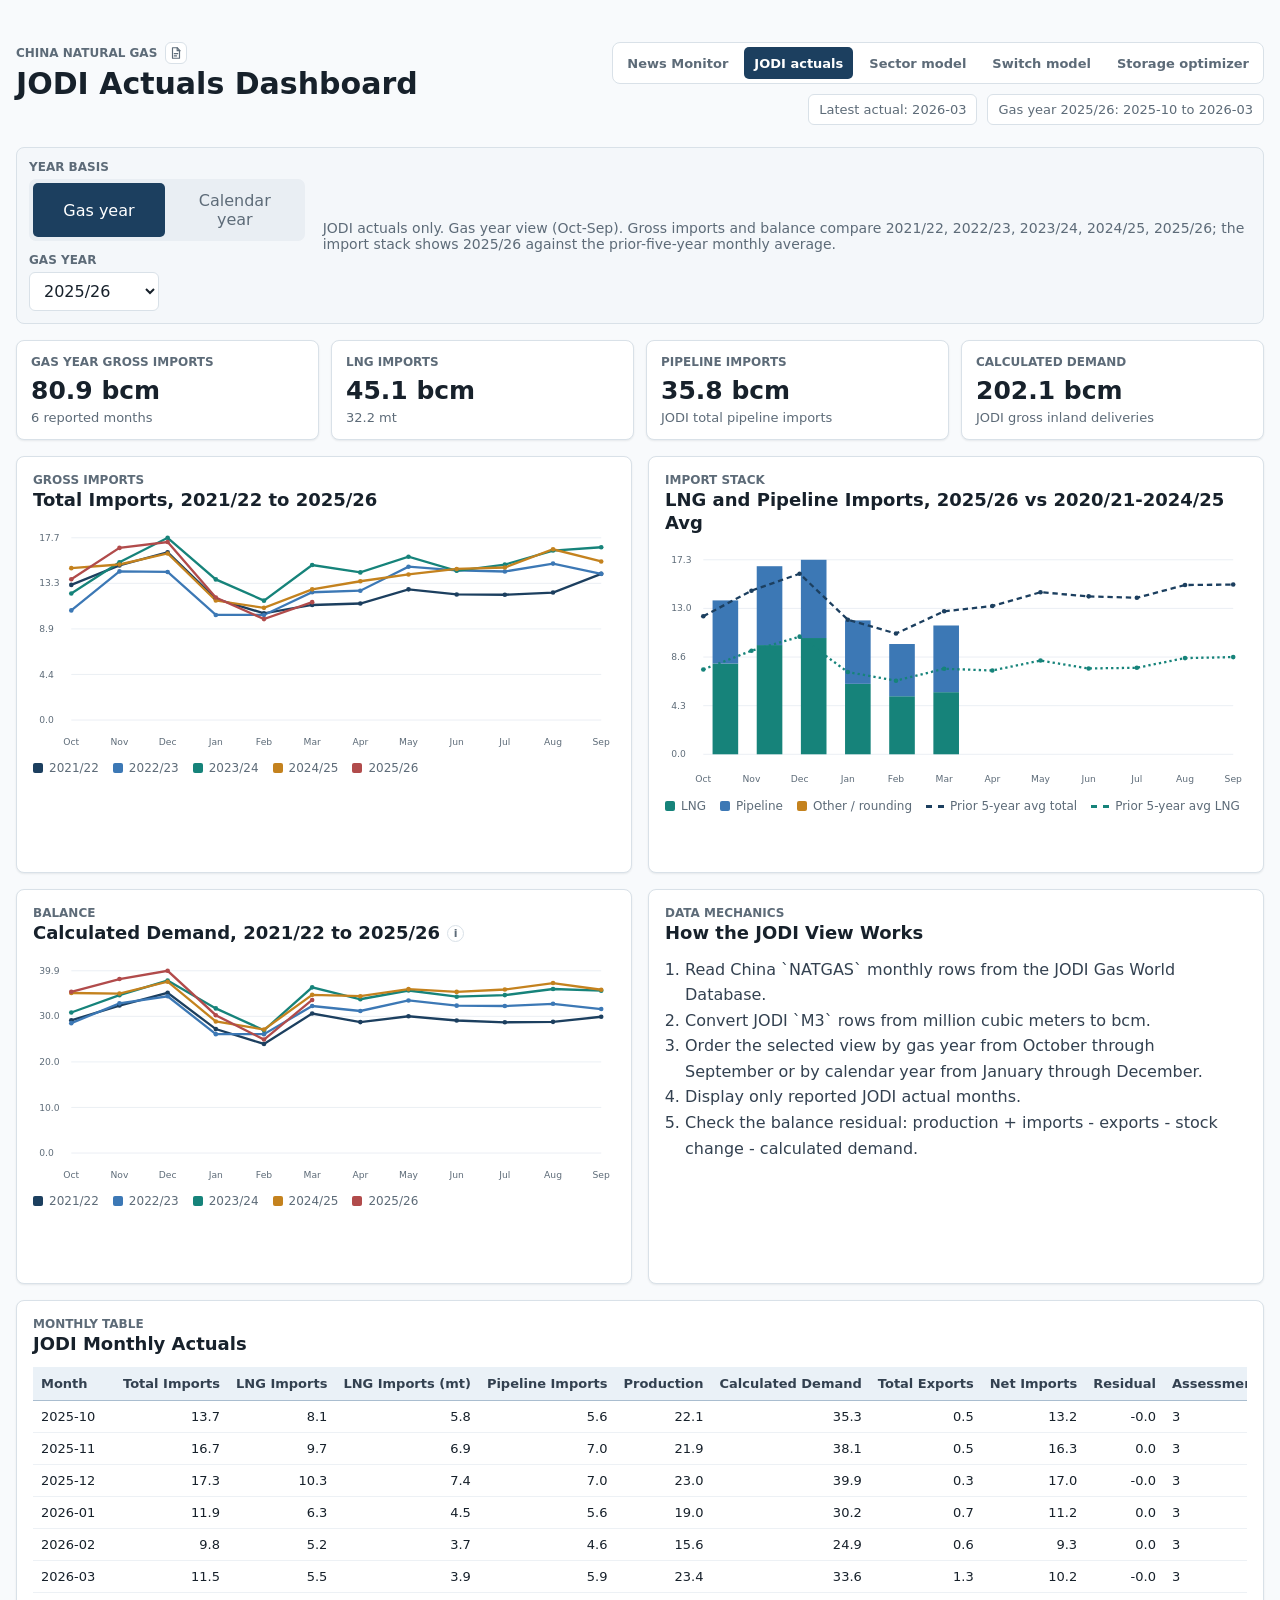
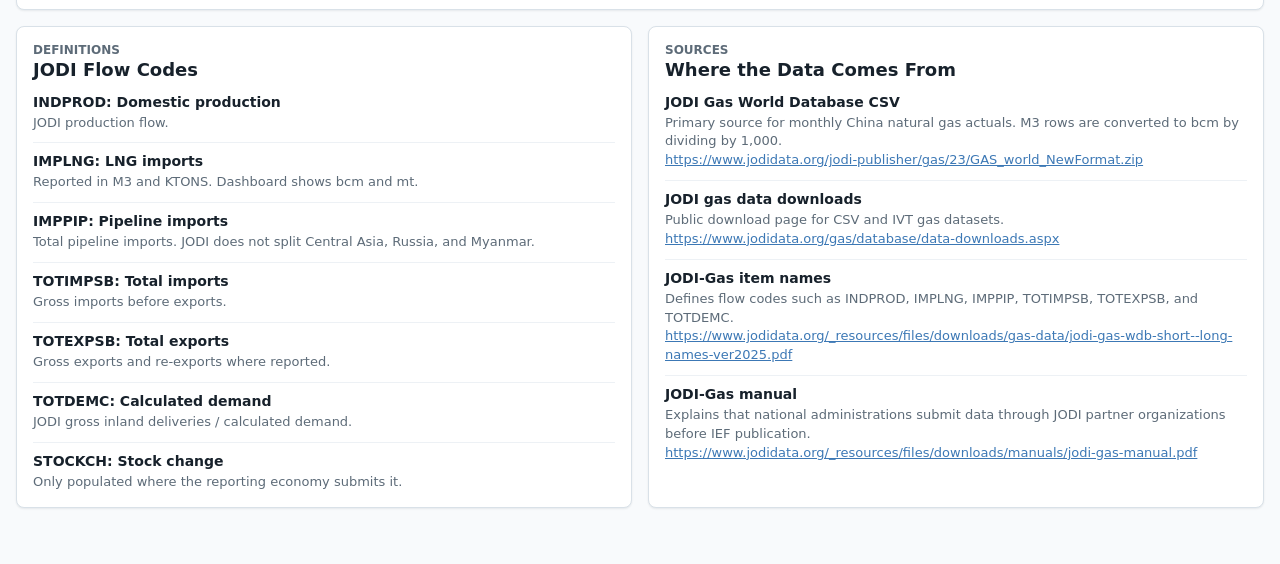
==== commit 7c3eedad: "feat: add TTF storage optimizer" ====
--- a/index.html
+++ b/index.html
@@ -29,6 +29,7 @@
             <a class="is-active" href="index.html">JODI actuals</a>
             <a href="sector.html">Sector model</a>
             <a href="switching.html">Switch model</a>
+            <a href="storage.html">Storage optimizer</a>
           </nav>
           <div class="meta">
             <span id="latest-actual">Latest actual</span>
--- a/styles.css
+++ b/styles.css
@@ -102,6 +102,7 @@
 
 .topnav {
   display: flex;
+  flex-wrap: wrap;
   gap: 6px;
   padding: 4px;
   border: 1px solid var(--line);
@@ -1240,6 +1241,285 @@
   color: var(--blue);
 }
 
+.secondary-button {
+  min-height: 36px;
+  border: 1px solid #b8c7d4;
+  border-radius: 6px;
+  padding: 7px 11px;
+  color: var(--navy);
+  background: #fff;
+  font-weight: 700;
+  cursor: pointer;
+}
+
+.secondary-button:hover,
+.secondary-button:focus {
+  border-color: var(--navy);
+  background: #edf4f8;
+}
+
+.secondary-button:focus,
+.number-field input:focus,
+.curve-field input:focus {
+  outline: 2px solid rgba(60, 120, 181, 0.28);
+  outline-offset: 2px;
+}
+
+.storage-control-band .control-fields {
+  align-items: end;
+}
+
+.storage-input-layout {
+  display: grid;
+  grid-template-columns: minmax(340px, 0.78fr) minmax(0, 1.22fr);
+  gap: 16px;
+  margin: 16px 0;
+}
+
+.storage-assumptions-panel,
+.curve-editor-panel {
+  min-width: 0;
+}
+
+.storage-field-grid {
+  display: grid;
+  grid-template-columns: repeat(2, minmax(0, 1fr));
+  gap: 10px;
+}
+
+.number-field,
+.curve-field {
+  display: grid;
+  gap: 5px;
+  min-width: 0;
+}
+
+.number-field label,
+.curve-field label {
+  color: var(--muted);
+  font-size: 11px;
+  font-weight: 750;
+  text-transform: uppercase;
+}
+
+.number-field > div {
+  display: grid;
+  grid-template-columns: minmax(72px, 1fr) auto;
+  align-items: center;
+  min-width: 0;
+  border: 1px solid var(--line);
+  border-radius: 6px;
+  background: #fff;
+  overflow: hidden;
+}
+
+.number-field input,
+.curve-field input {
+  width: 100%;
+  min-width: 0;
+  border: 1px solid var(--line);
+  border-radius: 6px;
+  padding: 8px 9px;
+  color: var(--ink);
+  background: #fff;
+}
+
+.number-field input {
+  border: 0;
+  border-radius: 0;
+}
+
+.number-field span {
+  padding: 0 9px;
+  color: var(--muted);
+  font-size: 11px;
+  white-space: nowrap;
+}
+
+.curve-unit {
+  padding: 5px 8px;
+  border: 1px solid var(--line);
+  border-radius: 5px;
+  color: var(--muted);
+  background: var(--band);
+  font-size: 12px;
+  font-weight: 700;
+}
+
+.curve-input-grid {
+  display: grid;
+  grid-template-columns: repeat(6, minmax(72px, 1fr));
+  gap: 10px;
+}
+
+.model-error {
+  margin: 16px 0;
+  border: 1px solid #d7a5a5;
+  border-radius: 7px;
+  padding: 10px 12px;
+  color: #7f3030;
+  background: #fff5f5;
+  font-size: 13px;
+  font-weight: 650;
+}
+
+.storage-kpis .kpi.is-inject {
+  border-top: 3px solid var(--teal);
+}
+
+.storage-kpis .kpi.is-withdraw {
+  border-top: 3px solid var(--amber);
+}
+
+.storage-kpis .kpi.is-hold {
+  border-top: 3px solid #7d8994;
+}
+
+.storage-chart {
+  min-height: 350px;
+}
+
+.storage-chart svg {
+  overflow: visible;
+}
+
+.axis-label {
+  fill: var(--muted);
+  font-size: 11px;
+}
+
+.action-axis-title {
+  font-weight: 750;
+  text-transform: uppercase;
+}
+
+.price-line,
+.inventory-line {
+  fill: none;
+  stroke: var(--navy);
+  stroke-width: 2.5;
+  stroke-linecap: round;
+  stroke-linejoin: round;
+}
+
+.price-point,
+.inventory-point {
+  fill: #fff;
+  stroke: var(--navy);
+  stroke-width: 2;
+}
+
+.action-zero {
+  stroke: #aab7c3;
+  stroke-width: 1;
+}
+
+.inject-bar {
+  fill: var(--teal);
+}
+
+.withdraw-bar {
+  fill: var(--amber);
+}
+
+.hold-bar {
+  fill: #b9c3cb;
+}
+
+.inventory-area {
+  fill: rgba(22, 131, 122, 0.12);
+}
+
+.inventory-line {
+  stroke: var(--teal);
+}
+
+.inventory-point {
+  stroke: var(--teal);
+}
+
+.minimum-line {
+  stroke: var(--red);
+  stroke-width: 1.5;
+  stroke-dasharray: 5 4;
+}
+
+.storage-legend {
+  justify-content: flex-end;
+  margin-top: -3px;
+}
+
+.storage-legend i {
+  font-style: normal;
+}
+
+.price-swatch {
+  background: var(--navy);
+}
+
+.injection-swatch,
+.inventory-swatch {
+  background: var(--teal);
+}
+
+.withdrawal-swatch {
+  background: var(--amber);
+}
+
+.minimum-swatch {
+  background: var(--red);
+}
+
+.storage-table {
+  min-width: 940px;
+}
+
+.action-badge {
+  display: inline-block;
+  min-width: 70px;
+  border-radius: 5px;
+  padding: 4px 7px;
+  text-align: center;
+  font-size: 12px;
+  font-weight: 750;
+}
+
+.action-badge.is-inject {
+  color: #0c625b;
+  background: #e3f3f1;
+}
+
+.action-badge.is-withdraw {
+  color: #83530e;
+  background: #fff1da;
+}
+
+.action-badge.is-hold {
+  color: #53616d;
+  background: #edf1f4;
+}
+
+.positive-value {
+  color: var(--green);
+  font-weight: 700;
+}
+
+.negative-value {
+  color: var(--red);
+  font-weight: 700;
+}
+
+.method-copy {
+  margin: 0 0 10px;
+  color: #334150;
+  font-size: 14px;
+  line-height: 1.55;
+}
+
+.method-copy:last-child {
+  margin-bottom: 0;
+}
+
 @media (max-width: 980px) {
   .topbar,
   .control-band {
@@ -1259,10 +1539,11 @@
   .factor-grid,
   .cheat-hero,
   .cheat-layout,
-  .cheat-metric-grid,
-  .switch-input-grid,
-  .two-col {
-    grid-template-columns: 1fr;
+    .cheat-metric-grid,
+    .switch-input-grid,
+    .storage-input-layout,
+    .two-col {
+    grid-template-columns: minmax(0, 1fr);
   }
 
   .cheat-callout {
@@ -1278,6 +1559,34 @@
 }
 
 @media (max-width: 600px) {
+  .shell {
+    width: min(100% - 20px, 1480px);
+    padding-top: 12px;
+  }
+
+  .topnav {
+    width: 100%;
+  }
+
+  .topnav a {
+    flex: 1 1 auto;
+    justify-content: center;
+  }
+
+  .storage-field-grid,
+  .curve-input-grid {
+    grid-template-columns: repeat(2, minmax(0, 1fr));
+  }
+
+  .storage-chart {
+    min-height: 280px;
+    overflow-x: auto;
+  }
+
+  .storage-chart svg {
+    min-width: 680px;
+  }
+
   .cheat-hero h1 {
     font-size: 34px;
   }
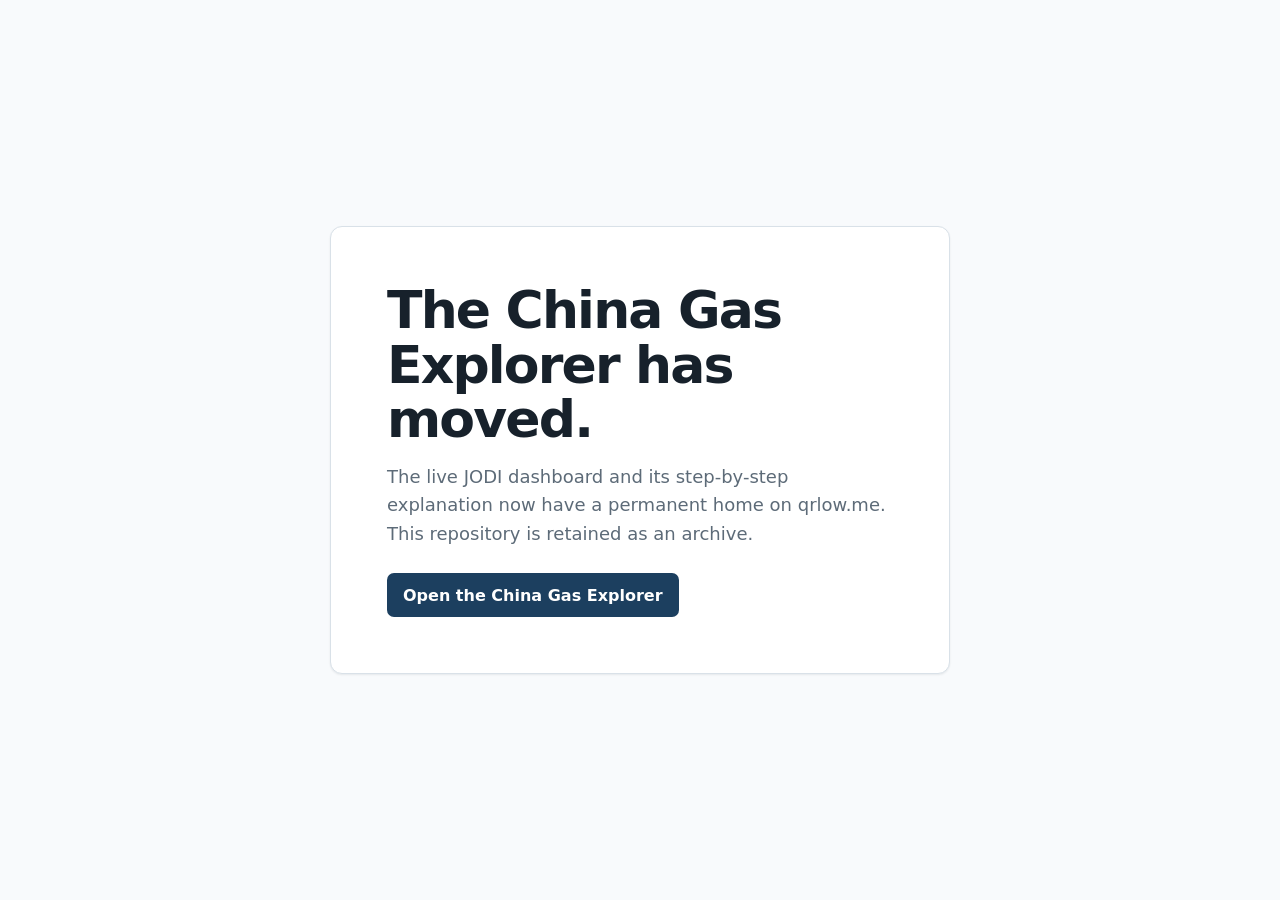
==== commit f0e1c014: "chore: archive China gas dashboard" ====
--- a/index.html
+++ b/index.html
@@ -3,168 +3,83 @@
   <head>
     <meta charset="utf-8">
     <meta name="viewport" content="width=device-width, initial-scale=1">
-    <title>China Gas JODI Actuals Dashboard</title>
-    <link rel="stylesheet" href="styles.css">
+    <title>China Gas Explorer has moved</title>
+    <meta name="description" content="The China Gas Explorer now lives at qrlow.me/china-gas/.">
+    <link rel="canonical" href="https://qrlow.me/china-gas/">
+    <style>
+      :root {
+        color-scheme: light;
+        font-family: Inter, ui-sans-serif, system-ui, -apple-system, BlinkMacSystemFont, "Segoe UI", sans-serif;
+        color: #17212b;
+        background: #f8fafc;
+      }
+
+      * {
+        box-sizing: border-box;
+      }
+
+      body {
+        min-height: 100vh;
+        margin: 0;
+        display: grid;
+        place-items: center;
+        padding: 24px;
+      }
+
+      main {
+        width: min(620px, 100%);
+        padding: clamp(28px, 7vw, 56px);
+        border: 1px solid #d9e1e8;
+        border-radius: 12px;
+        background: #fff;
+        box-shadow: 0 1px 2px rgba(16, 24, 40, 0.08);
+      }
+
+      h1 {
+        margin: 0 0 16px;
+        font-size: clamp(32px, 7vw, 52px);
+        line-height: 1.05;
+        letter-spacing: -0.035em;
+      }
+
+      p {
+        margin: 0 0 24px;
+        color: #5d6b78;
+        font-size: 18px;
+        line-height: 1.6;
+      }
+
+      a {
+        display: inline-flex;
+        align-items: center;
+        min-height: 44px;
+        padding: 10px 16px;
+        border-radius: 7px;
+        background: #1c3f5f;
+        color: #fff;
+        font-weight: 700;
+        text-decoration: none;
+      }
+
+      a:hover,
+      a:focus-visible {
+        background: #15324c;
+      }
+
+      a:focus-visible {
+        outline: 3px solid rgba(60, 120, 181, 0.4);
+        outline-offset: 3px;
+      }
+    </style>
   </head>
   <body>
-    <main class="shell">
-      <header class="topbar">
-        <div>
-          <div class="eyebrow-row">
-            <p class="eyebrow">China natural gas</p>
-            <a class="note-link" href="docs/gas-conversion-cheatsheet.html" aria-label="Open gas conversion cheatsheet" title="Gas conversion cheatsheet">
-              <svg viewBox="0 0 24 24" aria-hidden="true" focusable="false">
-                <path d="M6 3h8l4 4v14H6z"></path>
-                <path d="M14 3v5h5"></path>
-                <path d="M9 13h6"></path>
-                <path d="M9 17h4"></path>
-              </svg>
-            </a>
-          </div>
-          <h1>JODI Actuals Dashboard</h1>
-        </div>
-        <div class="topbar-actions">
-          <nav class="topnav" aria-label="Dashboard navigation">
-            <a href="news.html">News Monitor</a>
-            <a class="is-active" href="index.html">JODI actuals</a>
-            <a href="sector.html">Sector model</a>
-            <a href="switching.html">Switch model</a>
-            <a href="storage.html">Storage optimizer</a>
-          </nav>
-          <div class="meta">
-            <span id="latest-actual">Latest actual</span>
-            <span id="gas-year-range">Gas year</span>
-          </div>
-        </div>
-      </header>
-
-      <section class="control-band" aria-label="Dashboard controls">
-        <div class="control-fields">
-          <div class="field">
-            <label>Year basis</label>
-            <div class="segmented year-basis-toggle" role="group" aria-label="Year basis">
-              <button class="segment" type="button" data-year-basis="gas">Gas year</button>
-              <button class="segment" type="button" data-year-basis="calendar">Calendar year</button>
-            </div>
-          </div>
-          <div class="field">
-            <label id="period-select-label" for="gas-year-select">Gas year</label>
-            <select id="gas-year-select"></select>
-          </div>
-        </div>
-        <p id="dashboard-note" class="dashboard-note"></p>
-      </section>
-
-      <section class="kpi-grid" id="kpi-grid" aria-label="Key selected-year actual metrics"></section>
-
-      <section class="grid two-col">
-        <article class="panel">
-          <div class="panel-head">
-            <div>
-              <p class="eyebrow">Gross imports</p>
-              <h2 id="line-chart-title">Total Imports, Past 5 Gas Years</h2>
-            </div>
-          </div>
-          <div id="line-chart" class="chart" role="img" aria-label="Monthly JODI import line chart"></div>
-        </article>
-
-        <article class="panel">
-          <div class="panel-head">
-            <div>
-              <p class="eyebrow">Import stack</p>
-              <h2 id="supply-title">LNG and Pipeline Imports</h2>
-            </div>
-          </div>
-          <div id="stack-chart" class="chart" role="img" aria-label="Monthly JODI import component chart"></div>
-        </article>
-      </section>
-
-      <section class="grid two-col">
-        <article class="panel">
-          <div class="panel-head">
-            <div>
-              <p class="eyebrow">Balance</p>
-              <h2 class="title-with-info">
-                <span id="balance-title">Calculated Demand</span>
-                <span class="info-tip" tabindex="0" aria-label="Calculated demand explanation" title="JODI calculated demand is production plus imports minus exports, adjusted for stock change. China stock change is reported as zero in this dataset, so this is apparent demand and can include gas going into storage.">i
-                  <span class="tooltip" role="tooltip">JODI calculated demand is production plus imports minus exports, adjusted for stock change. China stock change is reported as zero in this dataset, so this is apparent demand and can include gas going into storage.</span>
-                </span>
-              </h2>
-            </div>
-          </div>
-          <div id="balance-chart" class="chart" role="img" aria-label="Monthly JODI balance chart"></div>
-        </article>
-
-        <article class="panel">
-          <div class="panel-head">
-            <div>
-              <p class="eyebrow">Data mechanics</p>
-              <h2>How the JODI View Works</h2>
-            </div>
-          </div>
-          <ol class="model-flow">
-            <li>Read China `NATGAS` monthly rows from the JODI Gas World Database.</li>
-            <li>Convert JODI `M3` rows from million cubic meters to bcm.</li>
-            <li>Order the selected view by gas year from October through September or by calendar year from January through December.</li>
-            <li>Display only reported JODI actual months.</li>
-            <li>Check the balance residual: production + imports - exports - stock change - calculated demand.</li>
-          </ol>
-        </article>
-      </section>
-
-      <section class="panel">
-        <div class="panel-head">
-          <div>
-            <p class="eyebrow">Monthly table</p>
-            <h2>JODI Monthly Actuals</h2>
-          </div>
-        </div>
-        <div class="table-wrap">
-          <table id="actuals-table">
-            <thead>
-              <tr>
-                <th>Month</th>
-                <th>Total Imports</th>
-                <th>LNG Imports</th>
-                <th>LNG Imports (mt)</th>
-                <th>Pipeline Imports</th>
-                <th>Production</th>
-                <th>Calculated Demand</th>
-                <th>Total Exports</th>
-                <th>Net Imports</th>
-                <th>Residual</th>
-                <th>Assessment</th>
-              </tr>
-            </thead>
-            <tbody></tbody>
-          </table>
-        </div>
-      </section>
-
-      <section class="grid two-col">
-        <article class="panel">
-          <div class="panel-head">
-            <div>
-              <p class="eyebrow">Definitions</p>
-              <h2>JODI Flow Codes</h2>
-            </div>
-          </div>
-          <div id="definitions" class="assumption-list"></div>
-        </article>
-
-        <article class="panel">
-          <div class="panel-head">
-            <div>
-              <p class="eyebrow">Sources</p>
-              <h2>Where the Data Comes From</h2>
-            </div>
-          </div>
-          <div id="sources" class="source-list"></div>
-        </article>
-      </section>
+    <main>
+      <h1>The China Gas Explorer has moved.</h1>
+      <p>
+        The live JODI dashboard and its step-by-step explanation now have a permanent home on qrlow.me.
+        This repository is retained as an archive.
+      </p>
+      <a href="https://qrlow.me/china-gas/">Open the China Gas Explorer</a>
     </main>
-
-    <script src="src/data.js"></script>
-    <script src="src/app.js"></script>
   </body>
 </html>
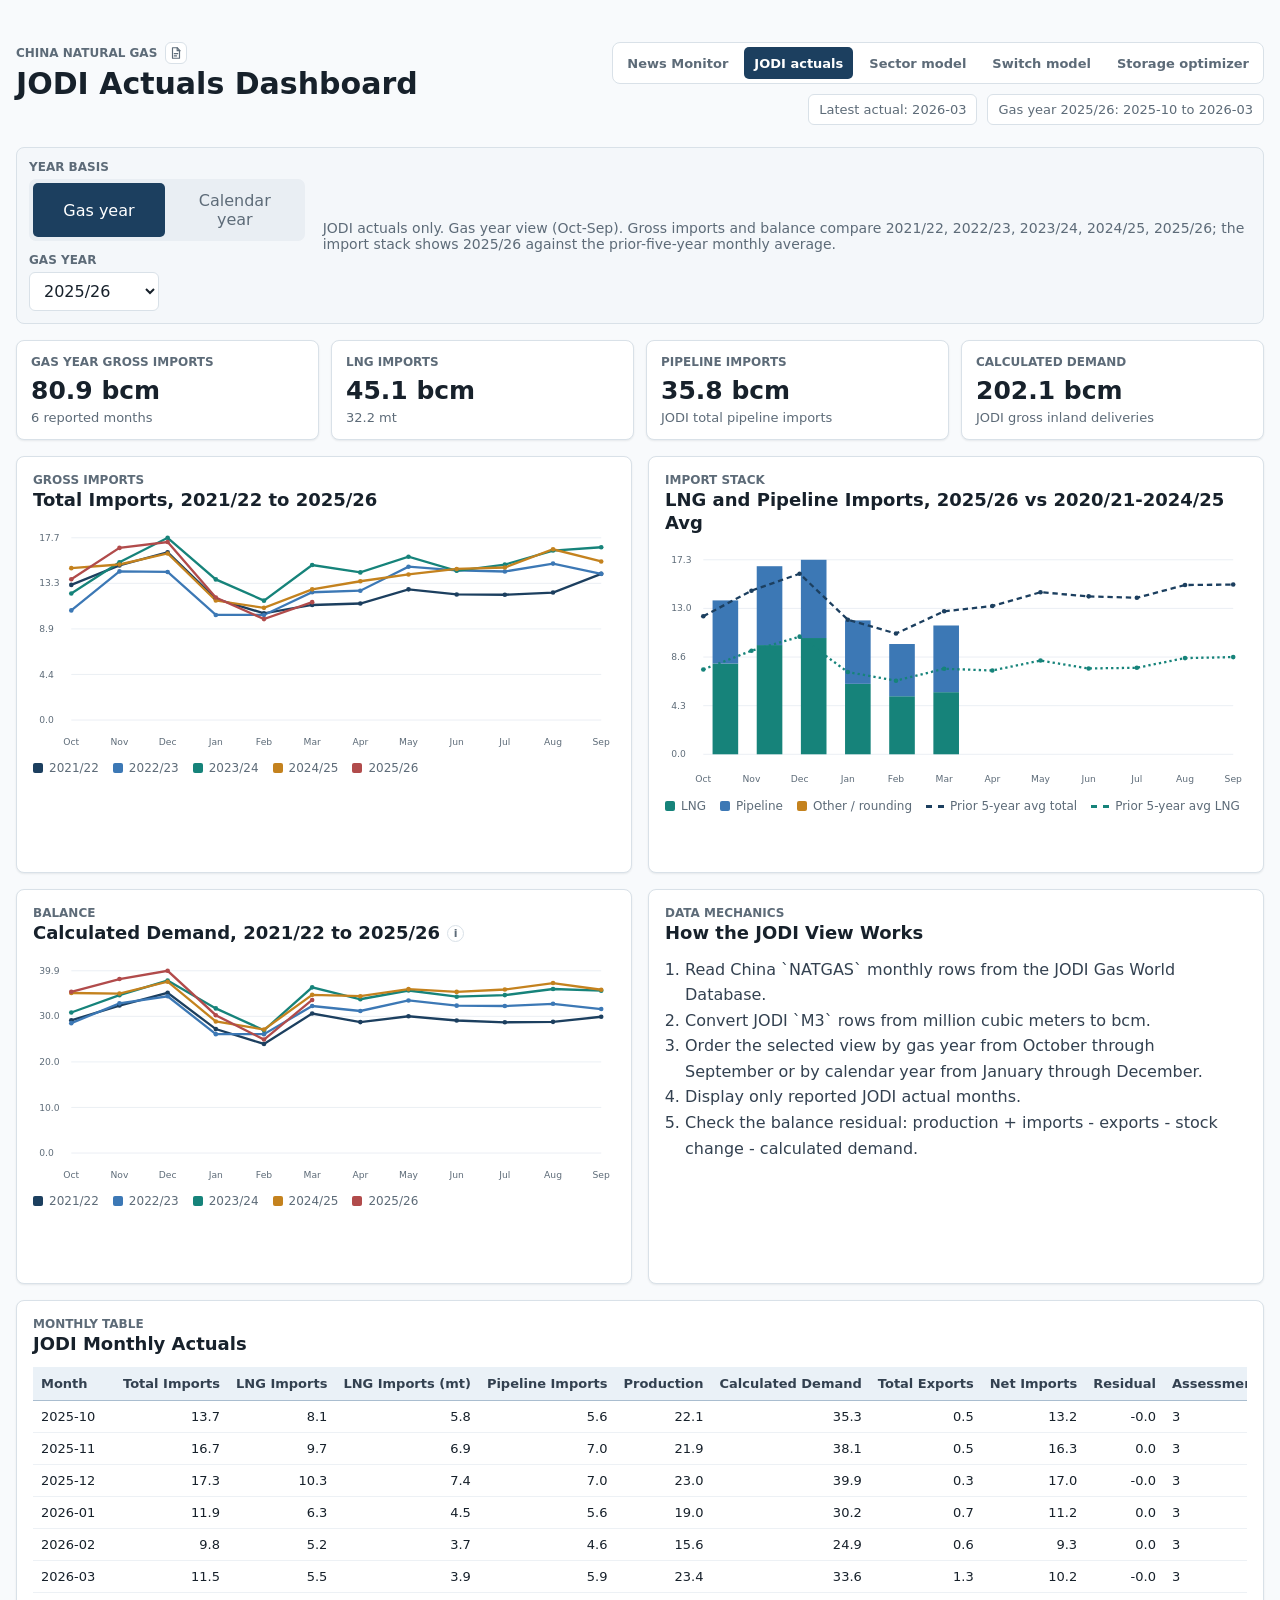
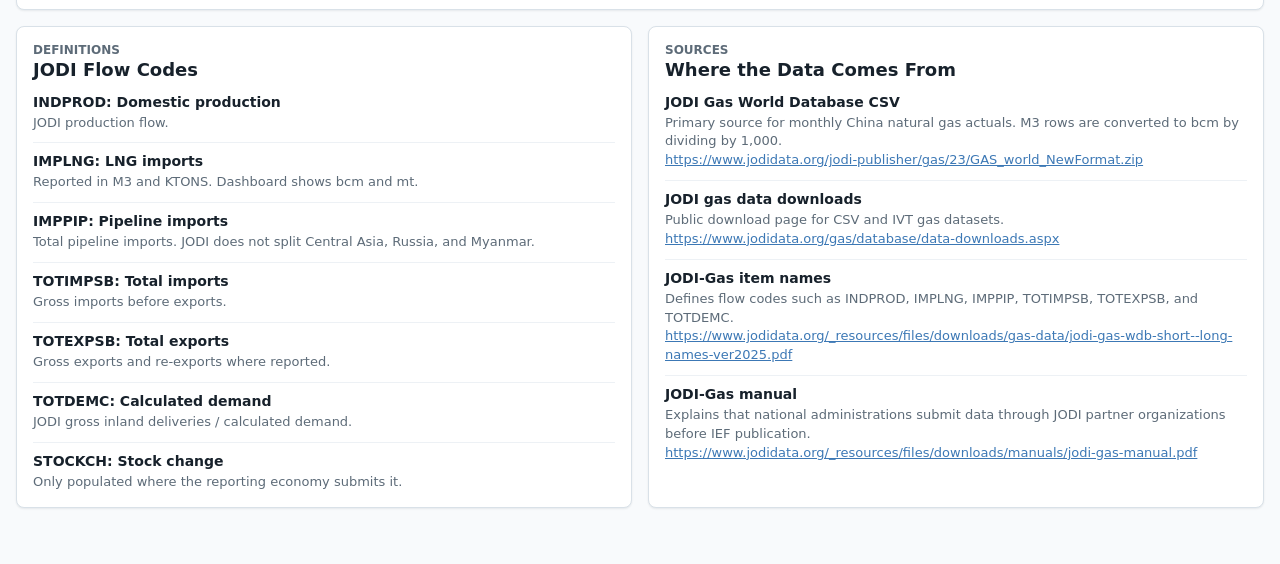
==== commit e7a9bf0d: "fix: restore GitHub Pages dashboard" ====
--- a/index.html
+++ b/index.html
@@ -3,83 +3,168 @@
   <head>
     <meta charset="utf-8">
     <meta name="viewport" content="width=device-width, initial-scale=1">
-    <title>China Gas Explorer has moved</title>
-    <meta name="description" content="The China Gas Explorer now lives at qrlow.me/china-gas/.">
-    <link rel="canonical" href="https://qrlow.me/china-gas/">
-    <style>
-      :root {
-        color-scheme: light;
-        font-family: Inter, ui-sans-serif, system-ui, -apple-system, BlinkMacSystemFont, "Segoe UI", sans-serif;
-        color: #17212b;
-        background: #f8fafc;
-      }
-
-      * {
-        box-sizing: border-box;
-      }
-
-      body {
-        min-height: 100vh;
-        margin: 0;
-        display: grid;
-        place-items: center;
-        padding: 24px;
-      }
-
-      main {
-        width: min(620px, 100%);
-        padding: clamp(28px, 7vw, 56px);
-        border: 1px solid #d9e1e8;
-        border-radius: 12px;
-        background: #fff;
-        box-shadow: 0 1px 2px rgba(16, 24, 40, 0.08);
-      }
-
-      h1 {
-        margin: 0 0 16px;
-        font-size: clamp(32px, 7vw, 52px);
-        line-height: 1.05;
-        letter-spacing: -0.035em;
-      }
-
-      p {
-        margin: 0 0 24px;
-        color: #5d6b78;
-        font-size: 18px;
-        line-height: 1.6;
-      }
-
-      a {
-        display: inline-flex;
-        align-items: center;
-        min-height: 44px;
-        padding: 10px 16px;
-        border-radius: 7px;
-        background: #1c3f5f;
-        color: #fff;
-        font-weight: 700;
-        text-decoration: none;
-      }
-
-      a:hover,
-      a:focus-visible {
-        background: #15324c;
-      }
-
-      a:focus-visible {
-        outline: 3px solid rgba(60, 120, 181, 0.4);
-        outline-offset: 3px;
-      }
-    </style>
+    <title>China Gas JODI Actuals Dashboard</title>
+    <link rel="stylesheet" href="styles.css">
   </head>
   <body>
-    <main>
-      <h1>The China Gas Explorer has moved.</h1>
-      <p>
-        The live JODI dashboard and its step-by-step explanation now have a permanent home on qrlow.me.
-        This repository is retained as an archive.
-      </p>
-      <a href="https://qrlow.me/china-gas/">Open the China Gas Explorer</a>
+    <main class="shell">
+      <header class="topbar">
+        <div>
+          <div class="eyebrow-row">
+            <p class="eyebrow">China natural gas</p>
+            <a class="note-link" href="docs/gas-conversion-cheatsheet.html" aria-label="Open gas conversion cheatsheet" title="Gas conversion cheatsheet">
+              <svg viewBox="0 0 24 24" aria-hidden="true" focusable="false">
+                <path d="M6 3h8l4 4v14H6z"></path>
+                <path d="M14 3v5h5"></path>
+                <path d="M9 13h6"></path>
+                <path d="M9 17h4"></path>
+              </svg>
+            </a>
+          </div>
+          <h1>JODI Actuals Dashboard</h1>
+        </div>
+        <div class="topbar-actions">
+          <nav class="topnav" aria-label="Dashboard navigation">
+            <a href="news.html">News Monitor</a>
+            <a class="is-active" href="index.html">JODI actuals</a>
+            <a href="sector.html">Sector model</a>
+            <a href="switching.html">Switch model</a>
+            <a href="storage.html">Storage optimizer</a>
+          </nav>
+          <div class="meta">
+            <span id="latest-actual">Latest actual</span>
+            <span id="gas-year-range">Gas year</span>
+          </div>
+        </div>
+      </header>
+
+      <section class="control-band" aria-label="Dashboard controls">
+        <div class="control-fields">
+          <div class="field">
+            <label>Year basis</label>
+            <div class="segmented year-basis-toggle" role="group" aria-label="Year basis">
+              <button class="segment" type="button" data-year-basis="gas">Gas year</button>
+              <button class="segment" type="button" data-year-basis="calendar">Calendar year</button>
+            </div>
+          </div>
+          <div class="field">
+            <label id="period-select-label" for="gas-year-select">Gas year</label>
+            <select id="gas-year-select"></select>
+          </div>
+        </div>
+        <p id="dashboard-note" class="dashboard-note"></p>
+      </section>
+
+      <section class="kpi-grid" id="kpi-grid" aria-label="Key selected-year actual metrics"></section>
+
+      <section class="grid two-col">
+        <article class="panel">
+          <div class="panel-head">
+            <div>
+              <p class="eyebrow">Gross imports</p>
+              <h2 id="line-chart-title">Total Imports, Past 5 Gas Years</h2>
+            </div>
+          </div>
+          <div id="line-chart" class="chart" role="img" aria-label="Monthly JODI import line chart"></div>
+        </article>
+
+        <article class="panel">
+          <div class="panel-head">
+            <div>
+              <p class="eyebrow">Import stack</p>
+              <h2 id="supply-title">LNG and Pipeline Imports</h2>
+            </div>
+          </div>
+          <div id="stack-chart" class="chart" role="img" aria-label="Monthly JODI import component chart"></div>
+        </article>
+      </section>
+
+      <section class="grid two-col">
+        <article class="panel">
+          <div class="panel-head">
+            <div>
+              <p class="eyebrow">Balance</p>
+              <h2 class="title-with-info">
+                <span id="balance-title">Calculated Demand</span>
+                <span class="info-tip" tabindex="0" aria-label="Calculated demand explanation" title="JODI calculated demand is production plus imports minus exports, adjusted for stock change. China stock change is reported as zero in this dataset, so this is apparent demand and can include gas going into storage.">i
+                  <span class="tooltip" role="tooltip">JODI calculated demand is production plus imports minus exports, adjusted for stock change. China stock change is reported as zero in this dataset, so this is apparent demand and can include gas going into storage.</span>
+                </span>
+              </h2>
+            </div>
+          </div>
+          <div id="balance-chart" class="chart" role="img" aria-label="Monthly JODI balance chart"></div>
+        </article>
+
+        <article class="panel">
+          <div class="panel-head">
+            <div>
+              <p class="eyebrow">Data mechanics</p>
+              <h2>How the JODI View Works</h2>
+            </div>
+          </div>
+          <ol class="model-flow">
+            <li>Read China `NATGAS` monthly rows from the JODI Gas World Database.</li>
+            <li>Convert JODI `M3` rows from million cubic meters to bcm.</li>
+            <li>Order the selected view by gas year from October through September or by calendar year from January through December.</li>
+            <li>Display only reported JODI actual months.</li>
+            <li>Check the balance residual: production + imports - exports - stock change - calculated demand.</li>
+          </ol>
+        </article>
+      </section>
+
+      <section class="panel">
+        <div class="panel-head">
+          <div>
+            <p class="eyebrow">Monthly table</p>
+            <h2>JODI Monthly Actuals</h2>
+          </div>
+        </div>
+        <div class="table-wrap">
+          <table id="actuals-table">
+            <thead>
+              <tr>
+                <th>Month</th>
+                <th>Total Imports</th>
+                <th>LNG Imports</th>
+                <th>LNG Imports (mt)</th>
+                <th>Pipeline Imports</th>
+                <th>Production</th>
+                <th>Calculated Demand</th>
+                <th>Total Exports</th>
+                <th>Net Imports</th>
+                <th>Residual</th>
+                <th>Assessment</th>
+              </tr>
+            </thead>
+            <tbody></tbody>
+          </table>
+        </div>
+      </section>
+
+      <section class="grid two-col">
+        <article class="panel">
+          <div class="panel-head">
+            <div>
+              <p class="eyebrow">Definitions</p>
+              <h2>JODI Flow Codes</h2>
+            </div>
+          </div>
+          <div id="definitions" class="assumption-list"></div>
+        </article>
+
+        <article class="panel">
+          <div class="panel-head">
+            <div>
+              <p class="eyebrow">Sources</p>
+              <h2>Where the Data Comes From</h2>
+            </div>
+          </div>
+          <div id="sources" class="source-list"></div>
+        </article>
+      </section>
     </main>
+
+    <script src="src/data.js"></script>
+    <script src="src/app.js"></script>
   </body>
 </html>
--- a/styles.css
+++ b/styles.css
@@ -0,0 +1,1620 @@
+:root {
+  color-scheme: light;
+  --ink: #17212b;
+  --muted: #5d6b78;
+  --line: #d9e1e8;
+  --panel: #ffffff;
+  --band: #f4f7fa;
+  --navy: #1c3f5f;
+  --teal: #16837a;
+  --amber: #c4821e;
+  --green: #3f7d45;
+  --red: #b14b4b;
+  --blue: #3c78b5;
+  --shadow: 0 1px 2px rgba(16, 24, 40, 0.08);
+}
+
+* {
+  box-sizing: border-box;
+}
+
+body {
+  margin: 0;
+  font-family: Inter, ui-sans-serif, system-ui, -apple-system, BlinkMacSystemFont, "Segoe UI", sans-serif;
+  color: var(--ink);
+  background: #f8fafc;
+  letter-spacing: 0;
+}
+
+button,
+input,
+select,
+textarea {
+  font: inherit;
+}
+
+.shell {
+  width: min(1480px, calc(100vw - 32px));
+  margin: 0 auto;
+  padding: 24px 0 40px;
+}
+
+.topbar {
+  display: flex;
+  justify-content: space-between;
+  align-items: flex-start;
+  gap: 24px;
+  padding: 18px 0 22px;
+}
+
+.topbar h1 {
+  margin: 3px 0 0;
+  font-size: 30px;
+  line-height: 1.15;
+}
+
+.eyebrow-row {
+  display: inline-flex;
+  align-items: center;
+  gap: 8px;
+}
+
+.note-link {
+  display: inline-flex;
+  align-items: center;
+  justify-content: center;
+  width: 22px;
+  height: 22px;
+  border: 1px solid var(--line);
+  border-radius: 6px;
+  color: var(--muted);
+  background: #fff;
+  text-decoration: none;
+}
+
+.note-link:hover,
+.note-link:focus {
+  color: var(--navy);
+  border-color: #b8c7d4;
+  background: #f4f7fa;
+}
+
+.note-link:focus {
+  outline: 2px solid rgba(60, 120, 181, 0.35);
+  outline-offset: 2px;
+}
+
+.note-link svg {
+  width: 14px;
+  height: 14px;
+  fill: none;
+  stroke: currentColor;
+  stroke-linecap: round;
+  stroke-linejoin: round;
+  stroke-width: 2;
+}
+
+.topbar-actions {
+  display: grid;
+  justify-items: end;
+  gap: 10px;
+}
+
+.topnav {
+  display: flex;
+  flex-wrap: wrap;
+  gap: 6px;
+  padding: 4px;
+  border: 1px solid var(--line);
+  border-radius: 8px;
+  background: #fff;
+}
+
+.topnav a {
+  display: inline-flex;
+  align-items: center;
+  min-height: 32px;
+  padding: 6px 10px;
+  border-radius: 5px;
+  color: var(--muted);
+  font-size: 13px;
+  font-weight: 700;
+  text-decoration: none;
+}
+
+.topnav a.is-active {
+  color: #fff;
+  background: var(--navy);
+}
+
+.eyebrow {
+  margin: 0;
+  color: var(--muted);
+  font-size: 12px;
+  font-weight: 700;
+  text-transform: uppercase;
+}
+
+.meta {
+  display: flex;
+  gap: 10px;
+  flex-wrap: wrap;
+  justify-content: flex-end;
+}
+
+.meta span {
+  border: 1px solid var(--line);
+  background: #fff;
+  padding: 7px 10px;
+  border-radius: 6px;
+  color: var(--muted);
+  font-size: 13px;
+}
+
+.control-band {
+  display: flex;
+  justify-content: space-between;
+  align-items: center;
+  gap: 18px;
+  background: var(--band);
+  border: 1px solid var(--line);
+  padding: 12px;
+  border-radius: 8px;
+}
+
+.control-fields {
+  display: flex;
+  align-items: end;
+  gap: 12px;
+  flex-wrap: wrap;
+}
+
+.field {
+  display: grid;
+  gap: 5px;
+}
+
+.field label {
+  color: var(--muted);
+  font-size: 12px;
+  font-weight: 700;
+  text-transform: uppercase;
+}
+
+.field select {
+  min-width: 130px;
+  border: 1px solid var(--line);
+  border-radius: 6px;
+  background: #fff;
+  color: var(--ink);
+  padding: 8px 10px;
+}
+
+.segmented {
+  display: inline-grid;
+  grid-template-columns: repeat(auto-fit, minmax(92px, 1fr));
+  gap: 4px;
+  padding: 4px;
+  background: #e9eef3;
+  border-radius: 7px;
+}
+
+.year-basis-toggle {
+  min-width: 220px;
+}
+
+.segment {
+  border: 0;
+  border-radius: 5px;
+  padding: 8px 12px;
+  color: var(--muted);
+  background: transparent;
+  cursor: pointer;
+}
+
+.segment.is-active {
+  color: #fff;
+  background: var(--navy);
+}
+
+.dashboard-note {
+  margin: 0;
+  color: var(--muted);
+  font-size: 14px;
+}
+
+.switch-control-band {
+  align-items: flex-start;
+}
+
+.switch-input-grid {
+  display: grid;
+  grid-template-columns: repeat(3, minmax(0, 1fr));
+  gap: 12px;
+  margin: 16px 0;
+}
+
+.input-card {
+  display: grid;
+  gap: 10px;
+  min-width: 0;
+  background: #fff;
+  border: 1px solid var(--line);
+  border-radius: 8px;
+  padding: 12px;
+  box-shadow: var(--shadow);
+}
+
+.input-head {
+  display: flex;
+  justify-content: space-between;
+  align-items: baseline;
+  gap: 10px;
+}
+
+.input-head label {
+  color: var(--muted);
+  font-size: 12px;
+  font-weight: 750;
+  text-transform: uppercase;
+}
+
+.input-head strong {
+  color: var(--ink);
+  font-size: 13px;
+  white-space: nowrap;
+}
+
+.input-card input[type="range"] {
+  width: 100%;
+  accent-color: var(--navy);
+}
+
+.kpi-grid {
+  display: grid;
+  grid-template-columns: repeat(4, minmax(0, 1fr));
+  gap: 12px;
+  margin: 16px 0;
+}
+
+.kpi {
+  background: #fff;
+  border: 1px solid var(--line);
+  border-radius: 8px;
+  padding: 14px;
+  box-shadow: var(--shadow);
+}
+
+.kpi .label {
+  color: var(--muted);
+  font-size: 12px;
+  font-weight: 700;
+  text-transform: uppercase;
+}
+
+.kpi .value {
+  margin-top: 7px;
+  font-size: 25px;
+  font-weight: 750;
+}
+
+.kpi .sub {
+  margin-top: 5px;
+  color: var(--muted);
+  font-size: 13px;
+}
+
+.grid {
+  display: grid;
+  gap: 16px;
+  margin: 16px 0;
+}
+
+.two-col {
+  grid-template-columns: minmax(0, 1fr) minmax(0, 1fr);
+}
+
+.panel {
+  background: var(--panel);
+  border: 1px solid var(--line);
+  border-radius: 8px;
+  padding: 16px;
+  box-shadow: var(--shadow);
+}
+
+.panel-head {
+  display: flex;
+  justify-content: space-between;
+  gap: 16px;
+  align-items: flex-start;
+  margin-bottom: 12px;
+}
+
+.panel h2 {
+  margin: 2px 0 0;
+  font-size: 18px;
+  line-height: 1.25;
+}
+
+.title-with-info {
+  display: inline-flex;
+  align-items: center;
+  gap: 7px;
+}
+
+.info-tip {
+  position: relative;
+  display: inline-flex;
+  align-items: center;
+  justify-content: center;
+  width: 17px;
+  height: 17px;
+  border: 1px solid var(--line);
+  border-radius: 50%;
+  color: var(--muted);
+  background: #fff;
+  font-size: 11px;
+  font-weight: 750;
+  line-height: 1;
+  cursor: help;
+}
+
+.info-tip:focus {
+  outline: 2px solid rgba(60, 120, 181, 0.35);
+  outline-offset: 2px;
+}
+
+.tooltip {
+  position: absolute;
+  left: 50%;
+  bottom: calc(100% + 9px);
+  z-index: 3;
+  width: min(320px, calc(100vw - 48px));
+  padding: 9px 10px;
+  border: 1px solid var(--line);
+  border-radius: 6px;
+  background: #17212b;
+  color: #fff;
+  box-shadow: var(--shadow);
+  font-size: 12px;
+  font-weight: 500;
+  line-height: 1.4;
+  opacity: 0;
+  pointer-events: none;
+  transform: translate(-50%, 4px);
+  transition: opacity 0.15s ease, transform 0.15s ease;
+}
+
+.info-tip:hover .tooltip,
+.info-tip:focus .tooltip,
+.info-tip:focus-within .tooltip {
+  opacity: 1;
+  transform: translate(-50%, 0);
+}
+
+.chart {
+  min-height: 310px;
+  width: 100%;
+}
+
+svg {
+  display: block;
+  width: 100%;
+  height: auto;
+}
+
+.axis text,
+.chart-label {
+  fill: var(--muted);
+  font-size: 12px;
+}
+
+.chart-value {
+  fill: var(--ink);
+  font-size: 12px;
+  font-weight: 750;
+}
+
+.grid-line {
+  stroke: #e5ebf1;
+  stroke-width: 1;
+}
+
+.model-flow {
+  margin: 0;
+  padding-left: 20px;
+  color: #334150;
+  line-height: 1.6;
+}
+
+.table-wrap {
+  overflow-x: auto;
+}
+
+table {
+  border-collapse: collapse;
+  width: 100%;
+  min-width: 1120px;
+  font-size: 13px;
+}
+
+th {
+  text-align: left;
+  color: #334150;
+  background: #eaf1f7;
+  border-bottom: 1px solid #a9bdcf;
+  padding: 9px 8px;
+  white-space: nowrap;
+}
+
+td {
+  border-bottom: 1px solid #edf1f5;
+  padding: 8px;
+  vertical-align: top;
+}
+
+th:first-child,
+td:first-child {
+  min-width: 82px;
+  white-space: nowrap;
+}
+
+td.num,
+th.num {
+  text-align: right;
+}
+
+.explain {
+  min-width: 420px;
+  color: #3c4a57;
+}
+
+.assumption-list,
+.source-list {
+  display: grid;
+  gap: 10px;
+}
+
+.assumption,
+.source {
+  border-top: 1px solid #edf1f5;
+  padding-top: 10px;
+}
+
+.assumption:first-child,
+.source:first-child {
+  border-top: 0;
+  padding-top: 0;
+}
+
+.assumption h3,
+.source h3 {
+  margin: 0 0 4px;
+  font-size: 14px;
+}
+
+.assumption p,
+.source p {
+  margin: 0;
+  color: var(--muted);
+  font-size: 13px;
+  line-height: 1.45;
+}
+
+.source a,
+.panel-note a {
+  color: var(--blue);
+  overflow-wrap: anywhere;
+}
+
+.local-source {
+  color: var(--muted);
+  overflow-wrap: anywhere;
+}
+
+.anchor-list {
+  display: grid;
+  gap: 8px;
+}
+
+.anchor-row {
+  display: flex;
+  justify-content: space-between;
+  gap: 12px;
+  align-items: center;
+  border-bottom: 1px solid #edf1f5;
+  padding: 8px 0;
+  color: #334150;
+  font-size: 14px;
+}
+
+.anchor-row span {
+  display: inline-flex;
+  align-items: center;
+  gap: 8px;
+}
+
+.anchor-row strong {
+  font-size: 18px;
+}
+
+.panel-note {
+  margin: 8px 0 0;
+  color: var(--muted);
+  font-size: 13px;
+  line-height: 1.45;
+}
+
+.subhead {
+  margin: 14px 0 7px;
+  font-size: 13px;
+  text-transform: uppercase;
+  color: #334150;
+}
+
+.source-grid {
+  display: grid;
+  gap: 0;
+  border: 1px solid #edf1f5;
+  border-radius: 6px;
+  overflow: hidden;
+}
+
+.source-row {
+  display: grid;
+  grid-template-columns: minmax(130px, 1.2fr) minmax(88px, 0.8fr) minmax(58px, 0.5fr) minmax(130px, 1.1fr);
+  gap: 8px;
+  padding: 7px 9px;
+  border-top: 1px solid #edf1f5;
+  color: #3c4a57;
+  font-size: 12px;
+  line-height: 1.3;
+}
+
+.source-row:first-child {
+  border-top: 0;
+}
+
+.source-row strong {
+  color: var(--ink);
+  font-weight: 750;
+}
+
+.source-row-head {
+  background: #eaf1f7;
+  color: #334150;
+  font-weight: 750;
+}
+
+.sector-map-grid {
+  margin-bottom: 12px;
+}
+
+.sector-map-row {
+  grid-template-columns: minmax(120px, 0.85fr) minmax(170px, 1.3fr) minmax(120px, 0.9fr) minmax(190px, 1.45fr);
+}
+
+.sector-table {
+  min-width: 980px;
+}
+
+.switch-table {
+  min-width: 1080px;
+}
+
+.legend {
+  display: flex;
+  gap: 14px;
+  flex-wrap: wrap;
+  margin-top: 8px;
+  color: var(--muted);
+  font-size: 12px;
+}
+
+.legend span {
+  display: inline-flex;
+  align-items: center;
+  gap: 6px;
+}
+
+.swatch {
+  width: 10px;
+  height: 10px;
+  border-radius: 2px;
+  display: inline-block;
+}
+
+.factor-grid {
+  display: grid;
+  grid-template-columns: repeat(2, minmax(0, 1fr));
+  gap: 12px;
+  margin: 16px 0;
+}
+
+.factor-card {
+  display: grid;
+  gap: 9px;
+  min-width: 0;
+  background: #fff;
+  border: 1px solid var(--line);
+  border-radius: 8px;
+  padding: 14px;
+  box-shadow: var(--shadow);
+}
+
+.factor-card h3 {
+  margin: 0;
+  color: var(--ink);
+  font-size: 15px;
+}
+
+.factor-card p {
+  margin: 0;
+  color: var(--muted);
+  font-size: 13px;
+  line-height: 1.45;
+}
+
+.factor-card dl {
+  display: grid;
+  gap: 7px;
+  margin: 0;
+}
+
+.factor-card dt {
+  margin: 0 0 2px;
+  color: #334150;
+  font-size: 11px;
+  font-weight: 750;
+  text-transform: uppercase;
+}
+
+.factor-card dd {
+  margin: 0;
+  color: var(--muted);
+  font-size: 13px;
+  line-height: 1.4;
+}
+
+.factor-card dd > span {
+  display: block;
+}
+
+.current-read-links {
+  display: grid;
+  gap: 6px;
+  list-style: none;
+  margin: 10px 0 0;
+  padding: 0;
+}
+
+.current-read-links li {
+  display: grid;
+  gap: 3px;
+  padding: 7px 9px 7px 10px;
+  border-left: 3px solid #123d67;
+  border-radius: 6px;
+  background: #edf4fb;
+}
+
+.current-read-links span {
+  color: #1d4f80;
+  font-size: 11px;
+  font-weight: 750;
+  text-transform: uppercase;
+}
+
+.current-read-links a {
+  color: #092b4c;
+  font-weight: 750;
+  text-decoration: none;
+}
+
+.current-read-links a:hover {
+  color: #071f38;
+  text-decoration: underline;
+}
+
+.signal-groups {
+  display: grid;
+  gap: 18px;
+}
+
+.signal-group {
+  display: grid;
+  gap: 9px;
+  border-top: 1px solid #edf1f5;
+  padding-top: 14px;
+}
+
+.signal-group:first-child {
+  border-top: 0;
+  padding-top: 0;
+}
+
+.signal-group-head h3 {
+  margin: 0 0 3px;
+  font-size: 15px;
+}
+
+.signal-group-head p {
+  margin: 0;
+  color: var(--muted);
+  font-size: 13px;
+  line-height: 1.45;
+}
+
+.news-card-list {
+  display: grid;
+  gap: 10px;
+}
+
+.news-card {
+  border-top: 1px solid #edf1f5;
+  padding-top: 11px;
+}
+
+.news-card:first-child {
+  border-top: 0;
+  padding-top: 0;
+}
+
+.news-card-meta,
+.source-title-row {
+  display: flex;
+  align-items: center;
+  gap: 8px;
+  flex-wrap: wrap;
+}
+
+.news-card-meta {
+  color: var(--muted);
+  font-size: 12px;
+  font-weight: 700;
+  text-transform: uppercase;
+}
+
+.news-card h3 {
+  margin: 7px 0 5px;
+  font-size: 15px;
+  line-height: 1.3;
+}
+
+.news-card h3 a,
+.news-headline a {
+  color: var(--navy);
+  text-decoration: none;
+}
+
+.news-card h3 a:hover,
+.news-headline a:hover {
+  text-decoration: underline;
+}
+
+.news-card p {
+  margin: 0;
+  color: var(--muted);
+  font-size: 13px;
+  line-height: 1.45;
+}
+
+.news-card .news-action {
+  margin-top: 6px;
+  color: #334150;
+}
+
+.bias-badge,
+.coverage-status {
+  display: inline-flex;
+  align-items: center;
+  min-height: 22px;
+  border-radius: 999px;
+  padding: 3px 8px;
+  font-size: 11px;
+  font-weight: 750;
+  text-transform: uppercase;
+  white-space: nowrap;
+}
+
+.bias-support {
+  color: #fff;
+  background: var(--green);
+}
+
+.bias-cap {
+  color: #fff;
+  background: var(--red);
+}
+
+.bias-risk {
+  color: #fff;
+  background: var(--amber);
+}
+
+.bias-context {
+  color: #fff;
+  background: var(--blue);
+}
+
+.bias-manual {
+  color: #fff;
+  background: var(--muted);
+}
+
+.coverage-direct {
+  color: #fff;
+  background: var(--teal);
+}
+
+.coverage-indexed {
+  color: #fff;
+  background: var(--blue);
+}
+
+.coverage-manual {
+  color: #fff;
+  background: var(--muted);
+}
+
+.news-source {
+  display: grid;
+  gap: 5px;
+}
+
+.news-source h3 {
+  margin: 0;
+}
+
+.news-source p strong {
+  color: #334150;
+}
+
+.news-table {
+  min-width: 1320px;
+}
+
+.news-table th:nth-child(3),
+.news-table td:nth-child(3) {
+  min-width: 180px;
+}
+
+.news-table th:nth-child(5),
+.news-table td:nth-child(5) {
+  min-width: 250px;
+}
+
+.news-table th:nth-child(6),
+.news-table td:nth-child(6),
+.news-table th:nth-child(7),
+.news-table td:nth-child(7) {
+  min-width: 260px;
+}
+
+.cheat-shell {
+  width: min(1180px, calc(100vw - 32px));
+}
+
+.cheat-hero {
+  display: grid;
+  grid-template-columns: minmax(0, 1fr) minmax(250px, 320px);
+  gap: 24px;
+  align-items: end;
+  padding: 30px 0 22px;
+  border-bottom: 1px solid var(--line);
+}
+
+.back-link {
+  display: inline-flex;
+  margin-bottom: 18px;
+  color: var(--blue);
+  font-size: 13px;
+  font-weight: 700;
+  text-decoration: none;
+}
+
+.back-link:hover,
+.back-link:focus {
+  text-decoration: underline;
+}
+
+.cheat-hero h1 {
+  max-width: 760px;
+  margin: 5px 0 0;
+  color: var(--ink);
+  font-size: 42px;
+  line-height: 1.05;
+}
+
+.cheat-lede {
+  max-width: 780px;
+  margin: 13px 0 0;
+  color: var(--muted);
+  font-size: 17px;
+  line-height: 1.5;
+}
+
+.hero-formula {
+  display: grid;
+  gap: 8px;
+  padding: 18px;
+  border: 1px solid #b8c7d4;
+  border-radius: 8px;
+  background: #fff;
+  box-shadow: var(--shadow);
+}
+
+.hero-formula span {
+  color: var(--muted);
+  font-size: 13px;
+  font-weight: 750;
+  text-transform: uppercase;
+}
+
+.hero-formula strong {
+  color: var(--navy);
+  font-size: 34px;
+  line-height: 1;
+}
+
+.cheat-callout {
+  display: flex;
+  justify-content: space-between;
+  align-items: center;
+  gap: 16px;
+  margin: 18px 0;
+  padding: 14px;
+  border: 1px solid var(--line);
+  border-radius: 8px;
+  background: var(--band);
+}
+
+.cheat-callout h2,
+.cheat-panel h2 {
+  margin: 2px 0 0;
+  font-size: 20px;
+  line-height: 1.2;
+}
+
+.formula-pair,
+.formula-stack {
+  display: grid;
+  gap: 8px;
+}
+
+.formula-pair {
+  grid-template-columns: repeat(2, minmax(0, 1fr));
+}
+
+.formula-pair code,
+.formula-stack code,
+.example-grid code {
+  display: block;
+  border: 1px solid #cfd9e2;
+  border-radius: 6px;
+  background: #fff;
+  color: #223242;
+  padding: 9px 10px;
+  font-family: ui-monospace, SFMono-Regular, Menlo, Consolas, monospace;
+  font-size: 13px;
+  line-height: 1.35;
+}
+
+.cheat-metric-grid {
+  display: grid;
+  grid-template-columns: repeat(4, minmax(0, 1fr));
+  gap: 12px;
+  margin: 18px 0;
+}
+
+.metric-tile {
+  display: grid;
+  gap: 7px;
+  min-width: 0;
+  border: 1px solid var(--line);
+  border-radius: 8px;
+  background: #fff;
+  padding: 14px;
+  box-shadow: var(--shadow);
+}
+
+.metric-tile span {
+  color: var(--muted);
+  font-size: 12px;
+  font-weight: 750;
+  text-transform: uppercase;
+}
+
+.metric-tile strong {
+  color: var(--ink);
+  font-size: 23px;
+  line-height: 1.1;
+}
+
+.metric-tile p {
+  margin: 0;
+  color: var(--muted);
+  font-size: 13px;
+  line-height: 1.35;
+}
+
+.cheat-layout {
+  display: grid;
+  grid-template-columns: minmax(0, 1fr) minmax(0, 1fr);
+  gap: 16px;
+  margin: 16px 0;
+}
+
+.cheat-panel {
+  min-width: 0;
+  border: 1px solid var(--line);
+  border-radius: 8px;
+  background: #fff;
+  padding: 16px;
+  box-shadow: var(--shadow);
+}
+
+.cheat-panel.full-width {
+  margin: 16px 0;
+}
+
+.cheat-panel-head {
+  margin-bottom: 12px;
+}
+
+.cheat-table-wrap {
+  overflow-x: auto;
+}
+
+.cheat-table {
+  min-width: 0;
+  font-size: 13px;
+}
+
+.cheat-table th,
+.cheat-table td {
+  padding: 9px;
+}
+
+.cheat-table td:nth-child(3),
+.cheat-table th:nth-child(3) {
+  text-align: right;
+  font-weight: 750;
+}
+
+.rule-list {
+  display: grid;
+  gap: 0;
+  border: 1px solid #edf1f5;
+  border-radius: 8px;
+  overflow: hidden;
+}
+
+.rule-list div {
+  display: grid;
+  grid-template-columns: minmax(130px, 0.8fr) minmax(0, 1.2fr);
+  gap: 12px;
+  padding: 10px;
+  border-top: 1px solid #edf1f5;
+  color: #334150;
+  font-size: 13px;
+}
+
+.rule-list div:first-child {
+  border-top: 0;
+}
+
+.rule-list strong {
+  color: var(--ink);
+}
+
+.rule-list span {
+  color: var(--muted);
+}
+
+.rule-list.compact div {
+  grid-template-columns: minmax(110px, 0.7fr) minmax(0, 1.3fr);
+}
+
+.cheat-note {
+  margin: 12px 0 0;
+  color: var(--muted);
+  font-size: 13px;
+  line-height: 1.45;
+}
+
+.price-strip {
+  display: grid;
+  grid-template-columns: repeat(3, minmax(0, 1fr));
+  gap: 8px;
+  margin-top: 12px;
+}
+
+.price-strip div,
+.emissions-grid div {
+  display: grid;
+  gap: 3px;
+  border: 1px solid #edf1f5;
+  border-radius: 7px;
+  background: #f8fafc;
+  padding: 10px;
+}
+
+.price-strip span,
+.emissions-grid span {
+  color: var(--muted);
+  font-size: 12px;
+  font-weight: 750;
+  text-transform: uppercase;
+}
+
+.price-strip strong,
+.emissions-grid strong {
+  color: var(--navy);
+  font-size: 22px;
+  line-height: 1.1;
+}
+
+.price-strip small,
+.emissions-grid small {
+  color: var(--muted);
+  font-size: 12px;
+}
+
+.efficiency-bars {
+  display: grid;
+  gap: 10px;
+}
+
+.efficiency-bars div {
+  position: relative;
+  display: flex;
+  justify-content: space-between;
+  gap: 14px;
+  min-height: 40px;
+  padding: 10px;
+  border: 1px solid #edf1f5;
+  border-radius: 7px;
+  overflow: hidden;
+}
+
+.efficiency-bars div::before {
+  content: "";
+  position: absolute;
+  inset: 0 auto 0 0;
+  width: var(--bar);
+  background: #e6f3f1;
+}
+
+.efficiency-bars span,
+.efficiency-bars strong {
+  position: relative;
+  z-index: 1;
+}
+
+.efficiency-bars span {
+  color: #334150;
+  font-size: 13px;
+  font-weight: 750;
+}
+
+.efficiency-bars strong {
+  color: var(--teal);
+  font-size: 14px;
+}
+
+.emissions-grid {
+  display: grid;
+  grid-template-columns: repeat(3, minmax(0, 1fr));
+  gap: 8px;
+}
+
+.example-grid {
+  display: grid;
+  grid-template-columns: repeat(2, minmax(0, 1fr));
+  gap: 10px;
+}
+
+.pitfall-list {
+  display: grid;
+  gap: 8px;
+  margin: 0;
+  padding-left: 20px;
+  color: #334150;
+  font-size: 14px;
+  line-height: 1.5;
+}
+
+.cheat-sources {
+  margin: 18px 0 0;
+  padding-top: 12px;
+  border-top: 1px solid var(--line);
+}
+
+.cheat-sources p {
+  margin: 0;
+  color: var(--muted);
+  font-size: 12px;
+  line-height: 1.5;
+}
+
+.cheat-sources a {
+  color: var(--blue);
+}
+
+.secondary-button {
+  min-height: 36px;
+  border: 1px solid #b8c7d4;
+  border-radius: 6px;
+  padding: 7px 11px;
+  color: var(--navy);
+  background: #fff;
+  font-weight: 700;
+  cursor: pointer;
+}
+
+.secondary-button:hover,
+.secondary-button:focus {
+  border-color: var(--navy);
+  background: #edf4f8;
+}
+
+.secondary-button:focus,
+.number-field input:focus,
+.curve-field input:focus {
+  outline: 2px solid rgba(60, 120, 181, 0.28);
+  outline-offset: 2px;
+}
+
+.storage-control-band .control-fields {
+  align-items: end;
+}
+
+.storage-input-layout {
+  display: grid;
+  grid-template-columns: minmax(340px, 0.78fr) minmax(0, 1.22fr);
+  gap: 16px;
+  margin: 16px 0;
+}
+
+.storage-assumptions-panel,
+.curve-editor-panel {
+  min-width: 0;
+}
+
+.storage-field-grid {
+  display: grid;
+  grid-template-columns: repeat(2, minmax(0, 1fr));
+  gap: 10px;
+}
+
+.number-field,
+.curve-field {
+  display: grid;
+  gap: 5px;
+  min-width: 0;
+}
+
+.number-field label,
+.curve-field label {
+  color: var(--muted);
+  font-size: 11px;
+  font-weight: 750;
+  text-transform: uppercase;
+}
+
+.number-field > div {
+  display: grid;
+  grid-template-columns: minmax(72px, 1fr) auto;
+  align-items: center;
+  min-width: 0;
+  border: 1px solid var(--line);
+  border-radius: 6px;
+  background: #fff;
+  overflow: hidden;
+}
+
+.number-field input,
+.curve-field input {
+  width: 100%;
+  min-width: 0;
+  border: 1px solid var(--line);
+  border-radius: 6px;
+  padding: 8px 9px;
+  color: var(--ink);
+  background: #fff;
+}
+
+.number-field input {
+  border: 0;
+  border-radius: 0;
+}
+
+.number-field span {
+  padding: 0 9px;
+  color: var(--muted);
+  font-size: 11px;
+  white-space: nowrap;
+}
+
+.curve-unit {
+  padding: 5px 8px;
+  border: 1px solid var(--line);
+  border-radius: 5px;
+  color: var(--muted);
+  background: var(--band);
+  font-size: 12px;
+  font-weight: 700;
+}
+
+.curve-input-grid {
+  display: grid;
+  grid-template-columns: repeat(6, minmax(72px, 1fr));
+  gap: 10px;
+}
+
+.model-error {
+  margin: 16px 0;
+  border: 1px solid #d7a5a5;
+  border-radius: 7px;
+  padding: 10px 12px;
+  color: #7f3030;
+  background: #fff5f5;
+  font-size: 13px;
+  font-weight: 650;
+}
+
+.storage-kpis .kpi.is-inject {
+  border-top: 3px solid var(--teal);
+}
+
+.storage-kpis .kpi.is-withdraw {
+  border-top: 3px solid var(--amber);
+}
+
+.storage-kpis .kpi.is-hold {
+  border-top: 3px solid #7d8994;
+}
+
+.storage-chart {
+  min-height: 350px;
+}
+
+.storage-chart svg {
+  overflow: visible;
+}
+
+.axis-label {
+  fill: var(--muted);
+  font-size: 11px;
+}
+
+.action-axis-title {
+  font-weight: 750;
+  text-transform: uppercase;
+}
+
+.price-line,
+.inventory-line {
+  fill: none;
+  stroke: var(--navy);
+  stroke-width: 2.5;
+  stroke-linecap: round;
+  stroke-linejoin: round;
+}
+
+.price-point,
+.inventory-point {
+  fill: #fff;
+  stroke: var(--navy);
+  stroke-width: 2;
+}
+
+.action-zero {
+  stroke: #aab7c3;
+  stroke-width: 1;
+}
+
+.inject-bar {
+  fill: var(--teal);
+}
+
+.withdraw-bar {
+  fill: var(--amber);
+}
+
+.hold-bar {
+  fill: #b9c3cb;
+}
+
+.inventory-area {
+  fill: rgba(22, 131, 122, 0.12);
+}
+
+.inventory-line {
+  stroke: var(--teal);
+}
+
+.inventory-point {
+  stroke: var(--teal);
+}
+
+.minimum-line {
+  stroke: var(--red);
+  stroke-width: 1.5;
+  stroke-dasharray: 5 4;
+}
+
+.storage-legend {
+  justify-content: flex-end;
+  margin-top: -3px;
+}
+
+.storage-legend i {
+  font-style: normal;
+}
+
+.price-swatch {
+  background: var(--navy);
+}
+
+.injection-swatch,
+.inventory-swatch {
+  background: var(--teal);
+}
+
+.withdrawal-swatch {
+  background: var(--amber);
+}
+
+.minimum-swatch {
+  background: var(--red);
+}
+
+.storage-table {
+  min-width: 940px;
+}
+
+.action-badge {
+  display: inline-block;
+  min-width: 70px;
+  border-radius: 5px;
+  padding: 4px 7px;
+  text-align: center;
+  font-size: 12px;
+  font-weight: 750;
+}
+
+.action-badge.is-inject {
+  color: #0c625b;
+  background: #e3f3f1;
+}
+
+.action-badge.is-withdraw {
+  color: #83530e;
+  background: #fff1da;
+}
+
+.action-badge.is-hold {
+  color: #53616d;
+  background: #edf1f4;
+}
+
+.positive-value {
+  color: var(--green);
+  font-weight: 700;
+}
+
+.negative-value {
+  color: var(--red);
+  font-weight: 700;
+}
+
+.method-copy {
+  margin: 0 0 10px;
+  color: #334150;
+  font-size: 14px;
+  line-height: 1.55;
+}
+
+.method-copy:last-child {
+  margin-bottom: 0;
+}
+
+@media (max-width: 980px) {
+  .topbar,
+  .control-band {
+    align-items: stretch;
+    flex-direction: column;
+  }
+
+  .topbar-actions {
+    justify-items: start;
+  }
+
+  .meta {
+    justify-content: flex-start;
+  }
+
+  .kpi-grid,
+  .factor-grid,
+  .cheat-hero,
+  .cheat-layout,
+    .cheat-metric-grid,
+    .switch-input-grid,
+    .storage-input-layout,
+    .two-col {
+    grid-template-columns: minmax(0, 1fr);
+  }
+
+  .cheat-callout {
+    align-items: stretch;
+    flex-direction: column;
+  }
+
+  .formula-pair,
+  .example-grid,
+  .emissions-grid {
+    grid-template-columns: 1fr;
+  }
+}
+
+@media (max-width: 600px) {
+  .shell {
+    width: min(100% - 20px, 1480px);
+    padding-top: 12px;
+  }
+
+  .topnav {
+    width: 100%;
+  }
+
+  .topnav a {
+    flex: 1 1 auto;
+    justify-content: center;
+  }
+
+  .storage-field-grid,
+  .curve-input-grid {
+    grid-template-columns: repeat(2, minmax(0, 1fr));
+  }
+
+  .storage-chart {
+    min-height: 280px;
+    overflow-x: auto;
+  }
+
+  .storage-chart svg {
+    min-width: 680px;
+  }
+
+  .cheat-hero h1 {
+    font-size: 34px;
+  }
+
+  .price-strip,
+  .rule-list div,
+  .rule-list.compact div {
+    grid-template-columns: 1fr;
+  }
+
+  .tooltip {
+    left: auto;
+    right: 0;
+    transform: translateY(4px);
+  }
+
+  .info-tip:hover .tooltip,
+  .info-tip:focus .tooltip,
+  .info-tip:focus-within .tooltip {
+    transform: translateY(0);
+  }
+
+  .source-row {
+    grid-template-columns: 1fr 0.8fr;
+  }
+
+  .source-row span:nth-child(3),
+  .source-row span:nth-child(4) {
+    color: var(--muted);
+  }
+}
